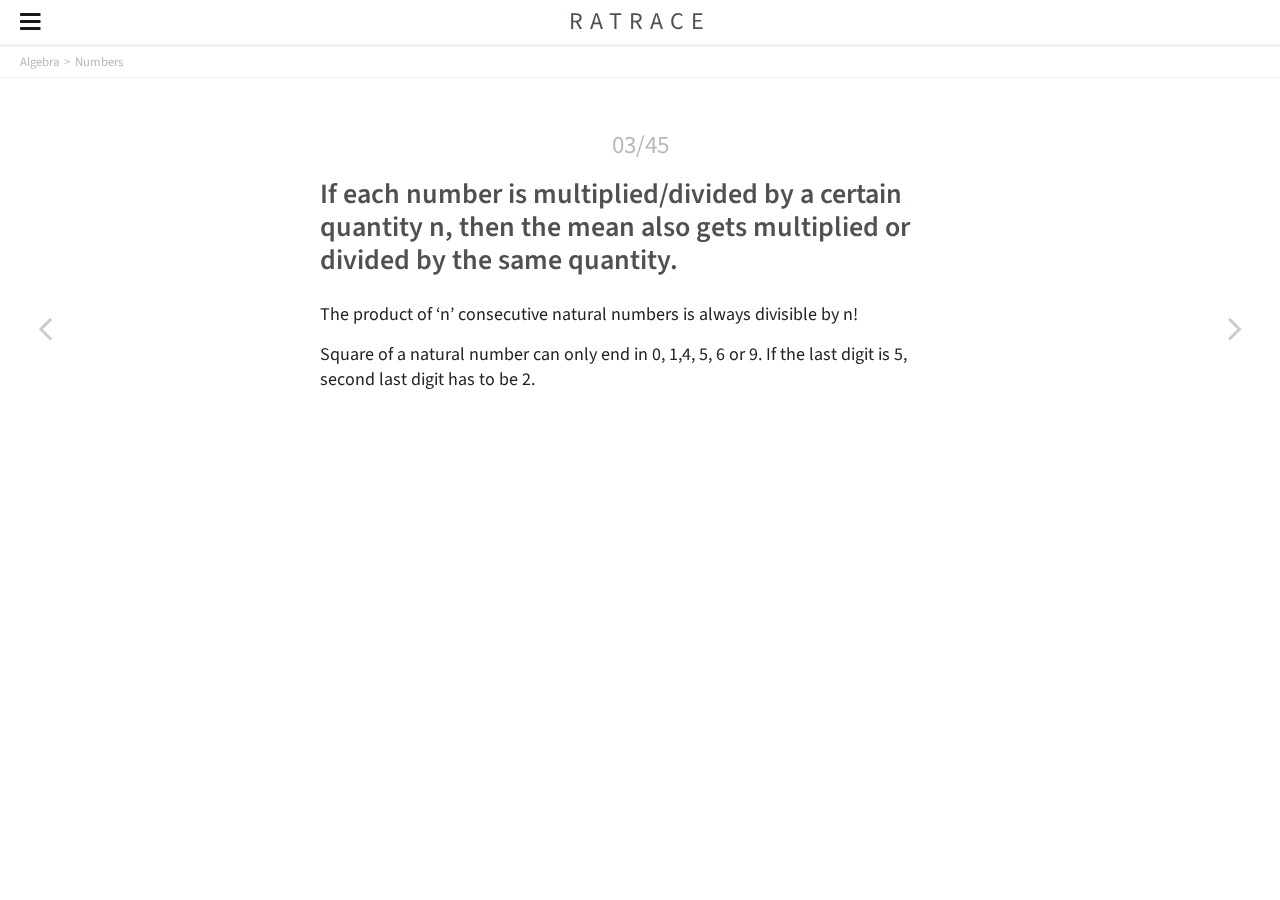
==== index.html @ 3aa910b7 "easydropdown.js integrated" ====
<!doctype html>
<html class="no-js" lang="en">
  <head>
    <meta charset="utf-8" />
    <meta name="viewport" content="width=device-width, initial-scale=1.0" />
    <title>RatRace MBA</title>
    <link rel="stylesheet" href="stylesheets/app.css" />
    <link rel="stylesheet" type="text/css" href="stylesheets/pushy.css">
    <link rel="stylesheet" href="stylesheets/font-awesome.css">
    <link rel="stylesheet" type="text/css" href="stylesheets/easydropdown.css">
    <link href='http://fonts.googleapis.com/css?family=Source+Sans+Pro:400,600' rel='stylesheet' type='text/css'>

    <script src="js/modernizr.js"></script>
    <script src="http://ajax.googleapis.com/ajax/libs/jquery/1.9.1/jquery.min.js"/>
    <script src="js/app.js"></script>
    <script src="js/pushy.js"></script>
    <script src="js/jquery.easydropdown.min.js"></script>
    
</head>
<body>
	
	<!-- Pushy Menu -->
	<nav class="pushy pushy-left">
			<select class="dropdown">
    	  		<option value="value1">Select</option>
    	  		<option value="value2">Algebra</option>
    	  		<option value="value3">Arthimetic</option>
    	  		<option value="value4">Number Systems</option>
			</select>
	    	

	  	<ul>
	  		<li><a href="#">Averages</a></li>
	  		<li><a href="#">Percentage</a></li>
	  		<li><a href="#">Ratio Proportion</a></li>
	  		<li><a href="#">Mixtures</a></li>
	  		<li><a href="#">Time,speed..</a></li>
	  		<li><a href="#">Time & work</a></li>
	  		<li><a href="#">Interest</a></li>
	  		<li><a href="#">Profit &loss</a></li>
	  		
	  		  			  		
	  	</ul>
	</nav><!-- Pushy Menu Ends -->

	<!-- Site Overlay for off-canvas menu- pushy -->
	<div class="site-overlay"></div>

	<div id="container"><!--wrapper-->
	  	<header>
	  	<div class="header-wrapper row">
	  		<div class="small-3 large-3 columns menu-btn"><!--subject menu--><i class="fa fa-bars"></i></div>
	  		<div class="logo small-6 large-6 columns"><!--logo-->
			<span>RATRACE</span>		
	  		</div>
	  		<div class="small-3 large-3 columns"><!--nav--></div>
	  	</div>
	  	</header>


	  <section>
	  	<div class="breadcrumb_container row"><!--breadcrumb-->
	  		<div class="breadcrumb small-6 large-12 medium-12 columns"><p>Algebra<span>><span/>Numbers</p></div>
	  		<!--numbering for small screens-->
	  		<div class="counter-mobile small-6 show-for-small-only columns"></div>
	  	</div>

	  	<div class="page-wrapper row"><!--content-->
	  		<div class="content-wrapper">
	  			<div class="visible-for-medium-up">
	  				<h6 >03/45<!--numbering for large screens--></h6>
	  			</div>
	  			<h4>If each number is multiplied/divided by a certain quantity n, then the mean also gets multiplied or divided by the same quantity.</h4>
	  			<p>The product of ‘n’ consecutive natural numbers is always divisible by n!</p>
	  			<p>Square of a natural number can only end in 0, 1,4, 5, 6 or 9. If the last digit is 5, second last digit has to be 2.</p>
	  		</div>
	  		<a href="#" class="navigation navigation-prev"><i class="fa fa-angle-left"></i></a>
	  		<a href="#" class="navigation navigation-next"><i class="fa fa-angle-right"></i></a>
	   	</div>
	  </section>


	  <footer></footer>
	</div><!--wrapper ends-->
</body>

</html>
---- stylesheets/app.css ----
/* line 260, ../bower_components/foundation/scss/foundation/components/_global.scss */
meta.foundation-version {
  font-family: "/5.2.2/";
}

/* line 264, ../bower_components/foundation/scss/foundation/components/_global.scss */
meta.foundation-mq-small {
  font-family: "/only screen/";
  width: 0em;
}

/* line 269, ../bower_components/foundation/scss/foundation/components/_global.scss */
meta.foundation-mq-medium {
  font-family: "/only screen and (min-width:40.063em)/";
  width: 40.063em;
}

/* line 274, ../bower_components/foundation/scss/foundation/components/_global.scss */
meta.foundation-mq-large {
  font-family: "/only screen and (min-width:64.063em)/";
  width: 64.063em;
}

/* line 279, ../bower_components/foundation/scss/foundation/components/_global.scss */
meta.foundation-mq-xlarge {
  font-family: "/only screen and (min-width:90.063em)/";
  width: 90.063em;
}

/* line 284, ../bower_components/foundation/scss/foundation/components/_global.scss */
meta.foundation-mq-xxlarge {
  font-family: "/only screen and (min-width:120.063em)/";
  width: 120.063em;
}

/* line 289, ../bower_components/foundation/scss/foundation/components/_global.scss */
meta.foundation-data-attribute-namespace {
  font-family: false;
}

/* line 296, ../bower_components/foundation/scss/foundation/components/_global.scss */
html, body {
  height: 100%;
}

/* line 301, ../bower_components/foundation/scss/foundation/components/_global.scss */
*,
*:before,
*:after {
  -webkit-box-sizing: border-box;
  -moz-box-sizing: border-box;
  box-sizing: border-box;
}

/* line 306, ../bower_components/foundation/scss/foundation/components/_global.scss */
html,
body {
  font-size: 100%;
}

/* line 309, ../bower_components/foundation/scss/foundation/components/_global.scss */
body {
  background: white;
  color: #222222;
  padding: 0;
  margin: 0;
  font-family: "Source Sans Pro", sans-serif;
  font-weight: normal;
  font-style: normal;
  line-height: 1;
  position: relative;
  cursor: default;
}

/* line 322, ../bower_components/foundation/scss/foundation/components/_global.scss */
a:hover {
  cursor: pointer;
}

/* line 325, ../bower_components/foundation/scss/foundation/components/_global.scss */
img {
  max-width: 100%;
  height: auto;
}

/* line 327, ../bower_components/foundation/scss/foundation/components/_global.scss */
img {
  -ms-interpolation-mode: bicubic;
}

/* line 333, ../bower_components/foundation/scss/foundation/components/_global.scss */
#map_canvas img,
#map_canvas embed,
#map_canvas object,
.map_canvas img,
.map_canvas embed,
.map_canvas object {
  max-width: none !important;
}

/* line 338, ../bower_components/foundation/scss/foundation/components/_global.scss */
.left {
  float: left !important;
}

/* line 339, ../bower_components/foundation/scss/foundation/components/_global.scss */
.right {
  float: right !important;
}

/* line 340, ../bower_components/foundation/scss/foundation/components/_global.scss */
.clearfix {
  *zoom: 1;
}
/* line 116, ../bower_components/foundation/scss/foundation/components/_global.scss */
.clearfix:before, .clearfix:after {
  content: " ";
  display: table;
}
/* line 117, ../bower_components/foundation/scss/foundation/components/_global.scss */
.clearfix:after {
  clear: both;
}

/* line 341, ../bower_components/foundation/scss/foundation/components/_global.scss */
.hide {
  display: none;
}

/* line 347, ../bower_components/foundation/scss/foundation/components/_global.scss */
.antialiased {
  -webkit-font-smoothing: antialiased;
  -moz-osx-font-smoothing: grayscale;
}

/* line 350, ../bower_components/foundation/scss/foundation/components/_global.scss */
img {
  display: inline-block;
  vertical-align: middle;
}

/* line 360, ../bower_components/foundation/scss/foundation/components/_global.scss */
textarea {
  height: auto;
  min-height: 50px;
}

/* line 363, ../bower_components/foundation/scss/foundation/components/_global.scss */
select {
  width: 100%;
}

/* line 207, ../bower_components/foundation/scss/foundation/components/_grid.scss */
.row {
  width: 100%;
  margin-left: auto;
  margin-right: auto;
  margin-top: 0;
  margin-bottom: 0;
  max-width: 100%;
  *zoom: 1;
}
/* line 116, ../bower_components/foundation/scss/foundation/components/_global.scss */
.row:before, .row:after {
  content: " ";
  display: table;
}
/* line 117, ../bower_components/foundation/scss/foundation/components/_global.scss */
.row:after {
  clear: both;
}
/* line 212, ../bower_components/foundation/scss/foundation/components/_grid.scss */
.row.collapse > .column,
.row.collapse > .columns {
  padding-left: 0;
  padding-right: 0;
}
/* line 214, ../bower_components/foundation/scss/foundation/components/_grid.scss */
.row.collapse .row {
  margin-left: 0;
  margin-right: 0;
}
/* line 217, ../bower_components/foundation/scss/foundation/components/_grid.scss */
.row .row {
  width: auto;
  margin-left: -0.9375rem;
  margin-right: -0.9375rem;
  margin-top: 0;
  margin-bottom: 0;
  max-width: none;
  *zoom: 1;
}
/* line 116, ../bower_components/foundation/scss/foundation/components/_global.scss */
.row .row:before, .row .row:after {
  content: " ";
  display: table;
}
/* line 117, ../bower_components/foundation/scss/foundation/components/_global.scss */
.row .row:after {
  clear: both;
}
/* line 218, ../bower_components/foundation/scss/foundation/components/_grid.scss */
.row .row.collapse {
  width: auto;
  margin: 0;
  max-width: none;
  *zoom: 1;
}
/* line 116, ../bower_components/foundation/scss/foundation/components/_global.scss */
.row .row.collapse:before, .row .row.collapse:after {
  content: " ";
  display: table;
}
/* line 117, ../bower_components/foundation/scss/foundation/components/_global.scss */
.row .row.collapse:after {
  clear: both;
}

/* line 223, ../bower_components/foundation/scss/foundation/components/_grid.scss */
.column,
.columns {
  padding-left: 0.9375rem;
  padding-right: 0.9375rem;
  width: 100%;
  float: left;
}

@media only screen {
  /* line 157, ../bower_components/foundation/scss/foundation/components/_grid.scss */
  .small-push-0 {
    position: relative;
    left: 0%;
    right: auto;
  }

  /* line 160, ../bower_components/foundation/scss/foundation/components/_grid.scss */
  .small-pull-0 {
    position: relative;
    right: 0%;
    left: auto;
  }

  /* line 157, ../bower_components/foundation/scss/foundation/components/_grid.scss */
  .small-push-1 {
    position: relative;
    left: 8.33333%;
    right: auto;
  }

  /* line 160, ../bower_components/foundation/scss/foundation/components/_grid.scss */
  .small-pull-1 {
    position: relative;
    right: 8.33333%;
    left: auto;
  }

  /* line 157, ../bower_components/foundation/scss/foundation/components/_grid.scss */
  .small-push-2 {
    position: relative;
    left: 16.66667%;
    right: auto;
  }

  /* line 160, ../bower_components/foundation/scss/foundation/components/_grid.scss */
  .small-pull-2 {
    position: relative;
    right: 16.66667%;
    left: auto;
  }

  /* line 157, ../bower_components/foundation/scss/foundation/components/_grid.scss */
  .small-push-3 {
    position: relative;
    left: 25%;
    right: auto;
  }

  /* line 160, ../bower_components/foundation/scss/foundation/components/_grid.scss */
  .small-pull-3 {
    position: relative;
    right: 25%;
    left: auto;
  }

  /* line 157, ../bower_components/foundation/scss/foundation/components/_grid.scss */
  .small-push-4 {
    position: relative;
    left: 33.33333%;
    right: auto;
  }

  /* line 160, ../bower_components/foundation/scss/foundation/components/_grid.scss */
  .small-pull-4 {
    position: relative;
    right: 33.33333%;
    left: auto;
  }

  /* line 157, ../bower_components/foundation/scss/foundation/components/_grid.scss */
  .small-push-5 {
    position: relative;
    left: 41.66667%;
    right: auto;
  }

  /* line 160, ../bower_components/foundation/scss/foundation/components/_grid.scss */
  .small-pull-5 {
    position: relative;
    right: 41.66667%;
    left: auto;
  }

  /* line 157, ../bower_components/foundation/scss/foundation/components/_grid.scss */
  .small-push-6 {
    position: relative;
    left: 50%;
    right: auto;
  }

  /* line 160, ../bower_components/foundation/scss/foundation/components/_grid.scss */
  .small-pull-6 {
    position: relative;
    right: 50%;
    left: auto;
  }

  /* line 157, ../bower_components/foundation/scss/foundation/components/_grid.scss */
  .small-push-7 {
    position: relative;
    left: 58.33333%;
    right: auto;
  }

  /* line 160, ../bower_components/foundation/scss/foundation/components/_grid.scss */
  .small-pull-7 {
    position: relative;
    right: 58.33333%;
    left: auto;
  }

  /* line 157, ../bower_components/foundation/scss/foundation/components/_grid.scss */
  .small-push-8 {
    position: relative;
    left: 66.66667%;
    right: auto;
  }

  /* line 160, ../bower_components/foundation/scss/foundation/components/_grid.scss */
  .small-pull-8 {
    position: relative;
    right: 66.66667%;
    left: auto;
  }

  /* line 157, ../bower_components/foundation/scss/foundation/components/_grid.scss */
  .small-push-9 {
    position: relative;
    left: 75%;
    right: auto;
  }

  /* line 160, ../bower_components/foundation/scss/foundation/components/_grid.scss */
  .small-pull-9 {
    position: relative;
    right: 75%;
    left: auto;
  }

  /* line 157, ../bower_components/foundation/scss/foundation/components/_grid.scss */
  .small-push-10 {
    position: relative;
    left: 83.33333%;
    right: auto;
  }

  /* line 160, ../bower_components/foundation/scss/foundation/components/_grid.scss */
  .small-pull-10 {
    position: relative;
    right: 83.33333%;
    left: auto;
  }

  /* line 157, ../bower_components/foundation/scss/foundation/components/_grid.scss */
  .small-push-11 {
    position: relative;
    left: 91.66667%;
    right: auto;
  }

  /* line 160, ../bower_components/foundation/scss/foundation/components/_grid.scss */
  .small-pull-11 {
    position: relative;
    right: 91.66667%;
    left: auto;
  }

  /* line 166, ../bower_components/foundation/scss/foundation/components/_grid.scss */
  .column,
  .columns {
    position: relative;
    padding-left: 0.9375rem;
    padding-right: 0.9375rem;
    float: left;
  }

  /* line 170, ../bower_components/foundation/scss/foundation/components/_grid.scss */
  .small-1 {
    width: 8.33333%;
  }

  /* line 170, ../bower_components/foundation/scss/foundation/components/_grid.scss */
  .small-2 {
    width: 16.66667%;
  }

  /* line 170, ../bower_components/foundation/scss/foundation/components/_grid.scss */
  .small-3 {
    width: 25%;
  }

  /* line 170, ../bower_components/foundation/scss/foundation/components/_grid.scss */
  .small-4 {
    width: 33.33333%;
  }

  /* line 170, ../bower_components/foundation/scss/foundation/components/_grid.scss */
  .small-5 {
    width: 41.66667%;
  }

  /* line 170, ../bower_components/foundation/scss/foundation/components/_grid.scss */
  .small-6 {
    width: 50%;
  }

  /* line 170, ../bower_components/foundation/scss/foundation/components/_grid.scss */
  .small-7 {
    width: 58.33333%;
  }

  /* line 170, ../bower_components/foundation/scss/foundation/components/_grid.scss */
  .small-8 {
    width: 66.66667%;
  }

  /* line 170, ../bower_components/foundation/scss/foundation/components/_grid.scss */
  .small-9 {
    width: 75%;
  }

  /* line 170, ../bower_components/foundation/scss/foundation/components/_grid.scss */
  .small-10 {
    width: 83.33333%;
  }

  /* line 170, ../bower_components/foundation/scss/foundation/components/_grid.scss */
  .small-11 {
    width: 91.66667%;
  }

  /* line 170, ../bower_components/foundation/scss/foundation/components/_grid.scss */
  .small-12 {
    width: 100%;
  }

  /* line 173, ../bower_components/foundation/scss/foundation/components/_grid.scss */
  [class*="column"] + [class*="column"]:last-child {
    float: right;
  }

  /* line 174, ../bower_components/foundation/scss/foundation/components/_grid.scss */
  [class*="column"] + [class*="column"].end {
    float: left;
  }

  /* line 178, ../bower_components/foundation/scss/foundation/components/_grid.scss */
  .small-offset-0 {
    margin-left: 0% !important;
  }

  /* line 178, ../bower_components/foundation/scss/foundation/components/_grid.scss */
  .small-offset-1 {
    margin-left: 8.33333% !important;
  }

  /* line 178, ../bower_components/foundation/scss/foundation/components/_grid.scss */
  .small-offset-2 {
    margin-left: 16.66667% !important;
  }

  /* line 178, ../bower_components/foundation/scss/foundation/components/_grid.scss */
  .small-offset-3 {
    margin-left: 25% !important;
  }

  /* line 178, ../bower_components/foundation/scss/foundation/components/_grid.scss */
  .small-offset-4 {
    margin-left: 33.33333% !important;
  }

  /* line 178, ../bower_components/foundation/scss/foundation/components/_grid.scss */
  .small-offset-5 {
    margin-left: 41.66667% !important;
  }

  /* line 178, ../bower_components/foundation/scss/foundation/components/_grid.scss */
  .small-offset-6 {
    margin-left: 50% !important;
  }

  /* line 178, ../bower_components/foundation/scss/foundation/components/_grid.scss */
  .small-offset-7 {
    margin-left: 58.33333% !important;
  }

  /* line 178, ../bower_components/foundation/scss/foundation/components/_grid.scss */
  .small-offset-8 {
    margin-left: 66.66667% !important;
  }

  /* line 178, ../bower_components/foundation/scss/foundation/components/_grid.scss */
  .small-offset-9 {
    margin-left: 75% !important;
  }

  /* line 178, ../bower_components/foundation/scss/foundation/components/_grid.scss */
  .small-offset-10 {
    margin-left: 83.33333% !important;
  }

  /* line 178, ../bower_components/foundation/scss/foundation/components/_grid.scss */
  .small-offset-11 {
    margin-left: 91.66667% !important;
  }

  /* line 181, ../bower_components/foundation/scss/foundation/components/_grid.scss */
  .small-reset-order,
  .small-reset-order {
    margin-left: 0;
    margin-right: 0;
    left: auto;
    right: auto;
    float: left;
  }

  /* line 190, ../bower_components/foundation/scss/foundation/components/_grid.scss */
  .column.small-centered,
  .columns.small-centered {
    margin-left: auto;
    margin-right: auto;
    float: none;
  }

  /* line 193, ../bower_components/foundation/scss/foundation/components/_grid.scss */
  .column.small-uncentered,
  .columns.small-uncentered {
    margin-left: 0;
    margin-right: 0;
    float: left !important;
  }

  /* line 200, ../bower_components/foundation/scss/foundation/components/_grid.scss */
  .column.small-uncentered.opposite,
  .columns.small-uncentered.opposite {
    float: right;
  }
}
@media only screen and (min-width: 40.063em) {
  /* line 157, ../bower_components/foundation/scss/foundation/components/_grid.scss */
  .medium-push-0 {
    position: relative;
    left: 0%;
    right: auto;
  }

  /* line 160, ../bower_components/foundation/scss/foundation/components/_grid.scss */
  .medium-pull-0 {
    position: relative;
    right: 0%;
    left: auto;
  }

  /* line 157, ../bower_components/foundation/scss/foundation/components/_grid.scss */
  .medium-push-1 {
    position: relative;
    left: 8.33333%;
    right: auto;
  }

  /* line 160, ../bower_components/foundation/scss/foundation/components/_grid.scss */
  .medium-pull-1 {
    position: relative;
    right: 8.33333%;
    left: auto;
  }

  /* line 157, ../bower_components/foundation/scss/foundation/components/_grid.scss */
  .medium-push-2 {
    position: relative;
    left: 16.66667%;
    right: auto;
  }

  /* line 160, ../bower_components/foundation/scss/foundation/components/_grid.scss */
  .medium-pull-2 {
    position: relative;
    right: 16.66667%;
    left: auto;
  }

  /* line 157, ../bower_components/foundation/scss/foundation/components/_grid.scss */
  .medium-push-3 {
    position: relative;
    left: 25%;
    right: auto;
  }

  /* line 160, ../bower_components/foundation/scss/foundation/components/_grid.scss */
  .medium-pull-3 {
    position: relative;
    right: 25%;
    left: auto;
  }

  /* line 157, ../bower_components/foundation/scss/foundation/components/_grid.scss */
  .medium-push-4 {
    position: relative;
    left: 33.33333%;
    right: auto;
  }

  /* line 160, ../bower_components/foundation/scss/foundation/components/_grid.scss */
  .medium-pull-4 {
    position: relative;
    right: 33.33333%;
    left: auto;
  }

  /* line 157, ../bower_components/foundation/scss/foundation/components/_grid.scss */
  .medium-push-5 {
    position: relative;
    left: 41.66667%;
    right: auto;
  }

  /* line 160, ../bower_components/foundation/scss/foundation/components/_grid.scss */
  .medium-pull-5 {
    position: relative;
    right: 41.66667%;
    left: auto;
  }

  /* line 157, ../bower_components/foundation/scss/foundation/components/_grid.scss */
  .medium-push-6 {
    position: relative;
    left: 50%;
    right: auto;
  }

  /* line 160, ../bower_components/foundation/scss/foundation/components/_grid.scss */
  .medium-pull-6 {
    position: relative;
    right: 50%;
    left: auto;
  }

  /* line 157, ../bower_components/foundation/scss/foundation/components/_grid.scss */
  .medium-push-7 {
    position: relative;
    left: 58.33333%;
    right: auto;
  }

  /* line 160, ../bower_components/foundation/scss/foundation/components/_grid.scss */
  .medium-pull-7 {
    position: relative;
    right: 58.33333%;
    left: auto;
  }

  /* line 157, ../bower_components/foundation/scss/foundation/components/_grid.scss */
  .medium-push-8 {
    position: relative;
    left: 66.66667%;
    right: auto;
  }

  /* line 160, ../bower_components/foundation/scss/foundation/components/_grid.scss */
  .medium-pull-8 {
    position: relative;
    right: 66.66667%;
    left: auto;
  }

  /* line 157, ../bower_components/foundation/scss/foundation/components/_grid.scss */
  .medium-push-9 {
    position: relative;
    left: 75%;
    right: auto;
  }

  /* line 160, ../bower_components/foundation/scss/foundation/components/_grid.scss */
  .medium-pull-9 {
    position: relative;
    right: 75%;
    left: auto;
  }

  /* line 157, ../bower_components/foundation/scss/foundation/components/_grid.scss */
  .medium-push-10 {
    position: relative;
    left: 83.33333%;
    right: auto;
  }

  /* line 160, ../bower_components/foundation/scss/foundation/components/_grid.scss */
  .medium-pull-10 {
    position: relative;
    right: 83.33333%;
    left: auto;
  }

  /* line 157, ../bower_components/foundation/scss/foundation/components/_grid.scss */
  .medium-push-11 {
    position: relative;
    left: 91.66667%;
    right: auto;
  }

  /* line 160, ../bower_components/foundation/scss/foundation/components/_grid.scss */
  .medium-pull-11 {
    position: relative;
    right: 91.66667%;
    left: auto;
  }

  /* line 166, ../bower_components/foundation/scss/foundation/components/_grid.scss */
  .column,
  .columns {
    position: relative;
    padding-left: 0.9375rem;
    padding-right: 0.9375rem;
    float: left;
  }

  /* line 170, ../bower_components/foundation/scss/foundation/components/_grid.scss */
  .medium-1 {
    width: 8.33333%;
  }

  /* line 170, ../bower_components/foundation/scss/foundation/components/_grid.scss */
  .medium-2 {
    width: 16.66667%;
  }

  /* line 170, ../bower_components/foundation/scss/foundation/components/_grid.scss */
  .medium-3 {
    width: 25%;
  }

  /* line 170, ../bower_components/foundation/scss/foundation/components/_grid.scss */
  .medium-4 {
    width: 33.33333%;
  }

  /* line 170, ../bower_components/foundation/scss/foundation/components/_grid.scss */
  .medium-5 {
    width: 41.66667%;
  }

  /* line 170, ../bower_components/foundation/scss/foundation/components/_grid.scss */
  .medium-6 {
    width: 50%;
  }

  /* line 170, ../bower_components/foundation/scss/foundation/components/_grid.scss */
  .medium-7 {
    width: 58.33333%;
  }

  /* line 170, ../bower_components/foundation/scss/foundation/components/_grid.scss */
  .medium-8 {
    width: 66.66667%;
  }

  /* line 170, ../bower_components/foundation/scss/foundation/components/_grid.scss */
  .medium-9 {
    width: 75%;
  }

  /* line 170, ../bower_components/foundation/scss/foundation/components/_grid.scss */
  .medium-10 {
    width: 83.33333%;
  }

  /* line 170, ../bower_components/foundation/scss/foundation/components/_grid.scss */
  .medium-11 {
    width: 91.66667%;
  }

  /* line 170, ../bower_components/foundation/scss/foundation/components/_grid.scss */
  .medium-12 {
    width: 100%;
  }

  /* line 173, ../bower_components/foundation/scss/foundation/components/_grid.scss */
  [class*="column"] + [class*="column"]:last-child {
    float: right;
  }

  /* line 174, ../bower_components/foundation/scss/foundation/components/_grid.scss */
  [class*="column"] + [class*="column"].end {
    float: left;
  }

  /* line 178, ../bower_components/foundation/scss/foundation/components/_grid.scss */
  .medium-offset-0 {
    margin-left: 0% !important;
  }

  /* line 178, ../bower_components/foundation/scss/foundation/components/_grid.scss */
  .medium-offset-1 {
    margin-left: 8.33333% !important;
  }

  /* line 178, ../bower_components/foundation/scss/foundation/components/_grid.scss */
  .medium-offset-2 {
    margin-left: 16.66667% !important;
  }

  /* line 178, ../bower_components/foundation/scss/foundation/components/_grid.scss */
  .medium-offset-3 {
    margin-left: 25% !important;
  }

  /* line 178, ../bower_components/foundation/scss/foundation/components/_grid.scss */
  .medium-offset-4 {
    margin-left: 33.33333% !important;
  }

  /* line 178, ../bower_components/foundation/scss/foundation/components/_grid.scss */
  .medium-offset-5 {
    margin-left: 41.66667% !important;
  }

  /* line 178, ../bower_components/foundation/scss/foundation/components/_grid.scss */
  .medium-offset-6 {
    margin-left: 50% !important;
  }

  /* line 178, ../bower_components/foundation/scss/foundation/components/_grid.scss */
  .medium-offset-7 {
    margin-left: 58.33333% !important;
  }

  /* line 178, ../bower_components/foundation/scss/foundation/components/_grid.scss */
  .medium-offset-8 {
    margin-left: 66.66667% !important;
  }

  /* line 178, ../bower_components/foundation/scss/foundation/components/_grid.scss */
  .medium-offset-9 {
    margin-left: 75% !important;
  }

  /* line 178, ../bower_components/foundation/scss/foundation/components/_grid.scss */
  .medium-offset-10 {
    margin-left: 83.33333% !important;
  }

  /* line 178, ../bower_components/foundation/scss/foundation/components/_grid.scss */
  .medium-offset-11 {
    margin-left: 91.66667% !important;
  }

  /* line 181, ../bower_components/foundation/scss/foundation/components/_grid.scss */
  .medium-reset-order,
  .medium-reset-order {
    margin-left: 0;
    margin-right: 0;
    left: auto;
    right: auto;
    float: left;
  }

  /* line 190, ../bower_components/foundation/scss/foundation/components/_grid.scss */
  .column.medium-centered,
  .columns.medium-centered {
    margin-left: auto;
    margin-right: auto;
    float: none;
  }

  /* line 193, ../bower_components/foundation/scss/foundation/components/_grid.scss */
  .column.medium-uncentered,
  .columns.medium-uncentered {
    margin-left: 0;
    margin-right: 0;
    float: left !important;
  }

  /* line 200, ../bower_components/foundation/scss/foundation/components/_grid.scss */
  .column.medium-uncentered.opposite,
  .columns.medium-uncentered.opposite {
    float: right;
  }

  /* line 233, ../bower_components/foundation/scss/foundation/components/_grid.scss */
  .push-0 {
    position: relative;
    left: 0%;
    right: auto;
  }

  /* line 236, ../bower_components/foundation/scss/foundation/components/_grid.scss */
  .pull-0 {
    position: relative;
    right: 0%;
    left: auto;
  }

  /* line 233, ../bower_components/foundation/scss/foundation/components/_grid.scss */
  .push-1 {
    position: relative;
    left: 8.33333%;
    right: auto;
  }

  /* line 236, ../bower_components/foundation/scss/foundation/components/_grid.scss */
  .pull-1 {
    position: relative;
    right: 8.33333%;
    left: auto;
  }

  /* line 233, ../bower_components/foundation/scss/foundation/components/_grid.scss */
  .push-2 {
    position: relative;
    left: 16.66667%;
    right: auto;
  }

  /* line 236, ../bower_components/foundation/scss/foundation/components/_grid.scss */
  .pull-2 {
    position: relative;
    right: 16.66667%;
    left: auto;
  }

  /* line 233, ../bower_components/foundation/scss/foundation/components/_grid.scss */
  .push-3 {
    position: relative;
    left: 25%;
    right: auto;
  }

  /* line 236, ../bower_components/foundation/scss/foundation/components/_grid.scss */
  .pull-3 {
    position: relative;
    right: 25%;
    left: auto;
  }

  /* line 233, ../bower_components/foundation/scss/foundation/components/_grid.scss */
  .push-4 {
    position: relative;
    left: 33.33333%;
    right: auto;
  }

  /* line 236, ../bower_components/foundation/scss/foundation/components/_grid.scss */
  .pull-4 {
    position: relative;
    right: 33.33333%;
    left: auto;
  }

  /* line 233, ../bower_components/foundation/scss/foundation/components/_grid.scss */
  .push-5 {
    position: relative;
    left: 41.66667%;
    right: auto;
  }

  /* line 236, ../bower_components/foundation/scss/foundation/components/_grid.scss */
  .pull-5 {
    position: relative;
    right: 41.66667%;
    left: auto;
  }

  /* line 233, ../bower_components/foundation/scss/foundation/components/_grid.scss */
  .push-6 {
    position: relative;
    left: 50%;
    right: auto;
  }

  /* line 236, ../bower_components/foundation/scss/foundation/components/_grid.scss */
  .pull-6 {
    position: relative;
    right: 50%;
    left: auto;
  }

  /* line 233, ../bower_components/foundation/scss/foundation/components/_grid.scss */
  .push-7 {
    position: relative;
    left: 58.33333%;
    right: auto;
  }

  /* line 236, ../bower_components/foundation/scss/foundation/components/_grid.scss */
  .pull-7 {
    position: relative;
    right: 58.33333%;
    left: auto;
  }

  /* line 233, ../bower_components/foundation/scss/foundation/components/_grid.scss */
  .push-8 {
    position: relative;
    left: 66.66667%;
    right: auto;
  }

  /* line 236, ../bower_components/foundation/scss/foundation/components/_grid.scss */
  .pull-8 {
    position: relative;
    right: 66.66667%;
    left: auto;
  }

  /* line 233, ../bower_components/foundation/scss/foundation/components/_grid.scss */
  .push-9 {
    position: relative;
    left: 75%;
    right: auto;
  }

  /* line 236, ../bower_components/foundation/scss/foundation/components/_grid.scss */
  .pull-9 {
    position: relative;
    right: 75%;
    left: auto;
  }

  /* line 233, ../bower_components/foundation/scss/foundation/components/_grid.scss */
  .push-10 {
    position: relative;
    left: 83.33333%;
    right: auto;
  }

  /* line 236, ../bower_components/foundation/scss/foundation/components/_grid.scss */
  .pull-10 {
    position: relative;
    right: 83.33333%;
    left: auto;
  }

  /* line 233, ../bower_components/foundation/scss/foundation/components/_grid.scss */
  .push-11 {
    position: relative;
    left: 91.66667%;
    right: auto;
  }

  /* line 236, ../bower_components/foundation/scss/foundation/components/_grid.scss */
  .pull-11 {
    position: relative;
    right: 91.66667%;
    left: auto;
  }
}
@media only screen and (min-width: 64.063em) {
  /* line 157, ../bower_components/foundation/scss/foundation/components/_grid.scss */
  .large-push-0 {
    position: relative;
    left: 0%;
    right: auto;
  }

  /* line 160, ../bower_components/foundation/scss/foundation/components/_grid.scss */
  .large-pull-0 {
    position: relative;
    right: 0%;
    left: auto;
  }

  /* line 157, ../bower_components/foundation/scss/foundation/components/_grid.scss */
  .large-push-1 {
    position: relative;
    left: 8.33333%;
    right: auto;
  }

  /* line 160, ../bower_components/foundation/scss/foundation/components/_grid.scss */
  .large-pull-1 {
    position: relative;
    right: 8.33333%;
    left: auto;
  }

  /* line 157, ../bower_components/foundation/scss/foundation/components/_grid.scss */
  .large-push-2 {
    position: relative;
    left: 16.66667%;
    right: auto;
  }

  /* line 160, ../bower_components/foundation/scss/foundation/components/_grid.scss */
  .large-pull-2 {
    position: relative;
    right: 16.66667%;
    left: auto;
  }

  /* line 157, ../bower_components/foundation/scss/foundation/components/_grid.scss */
  .large-push-3 {
    position: relative;
    left: 25%;
    right: auto;
  }

  /* line 160, ../bower_components/foundation/scss/foundation/components/_grid.scss */
  .large-pull-3 {
    position: relative;
    right: 25%;
    left: auto;
  }

  /* line 157, ../bower_components/foundation/scss/foundation/components/_grid.scss */
  .large-push-4 {
    position: relative;
    left: 33.33333%;
    right: auto;
  }

  /* line 160, ../bower_components/foundation/scss/foundation/components/_grid.scss */
  .large-pull-4 {
    position: relative;
    right: 33.33333%;
    left: auto;
  }

  /* line 157, ../bower_components/foundation/scss/foundation/components/_grid.scss */
  .large-push-5 {
    position: relative;
    left: 41.66667%;
    right: auto;
  }

  /* line 160, ../bower_components/foundation/scss/foundation/components/_grid.scss */
  .large-pull-5 {
    position: relative;
    right: 41.66667%;
    left: auto;
  }

  /* line 157, ../bower_components/foundation/scss/foundation/components/_grid.scss */
  .large-push-6 {
    position: relative;
    left: 50%;
    right: auto;
  }

  /* line 160, ../bower_components/foundation/scss/foundation/components/_grid.scss */
  .large-pull-6 {
    position: relative;
    right: 50%;
    left: auto;
  }

  /* line 157, ../bower_components/foundation/scss/foundation/components/_grid.scss */
  .large-push-7 {
    position: relative;
    left: 58.33333%;
    right: auto;
  }

  /* line 160, ../bower_components/foundation/scss/foundation/components/_grid.scss */
  .large-pull-7 {
    position: relative;
    right: 58.33333%;
    left: auto;
  }

  /* line 157, ../bower_components/foundation/scss/foundation/components/_grid.scss */
  .large-push-8 {
    position: relative;
    left: 66.66667%;
    right: auto;
  }

  /* line 160, ../bower_components/foundation/scss/foundation/components/_grid.scss */
  .large-pull-8 {
    position: relative;
    right: 66.66667%;
    left: auto;
  }

  /* line 157, ../bower_components/foundation/scss/foundation/components/_grid.scss */
  .large-push-9 {
    position: relative;
    left: 75%;
    right: auto;
  }

  /* line 160, ../bower_components/foundation/scss/foundation/components/_grid.scss */
  .large-pull-9 {
    position: relative;
    right: 75%;
    left: auto;
  }

  /* line 157, ../bower_components/foundation/scss/foundation/components/_grid.scss */
  .large-push-10 {
    position: relative;
    left: 83.33333%;
    right: auto;
  }

  /* line 160, ../bower_components/foundation/scss/foundation/components/_grid.scss */
  .large-pull-10 {
    position: relative;
    right: 83.33333%;
    left: auto;
  }

  /* line 157, ../bower_components/foundation/scss/foundation/components/_grid.scss */
  .large-push-11 {
    position: relative;
    left: 91.66667%;
    right: auto;
  }

  /* line 160, ../bower_components/foundation/scss/foundation/components/_grid.scss */
  .large-pull-11 {
    position: relative;
    right: 91.66667%;
    left: auto;
  }

  /* line 166, ../bower_components/foundation/scss/foundation/components/_grid.scss */
  .column,
  .columns {
    position: relative;
    padding-left: 0.9375rem;
    padding-right: 0.9375rem;
    float: left;
  }

  /* line 170, ../bower_components/foundation/scss/foundation/components/_grid.scss */
  .large-1 {
    width: 8.33333%;
  }

  /* line 170, ../bower_components/foundation/scss/foundation/components/_grid.scss */
  .large-2 {
    width: 16.66667%;
  }

  /* line 170, ../bower_components/foundation/scss/foundation/components/_grid.scss */
  .large-3 {
    width: 25%;
  }

  /* line 170, ../bower_components/foundation/scss/foundation/components/_grid.scss */
  .large-4 {
    width: 33.33333%;
  }

  /* line 170, ../bower_components/foundation/scss/foundation/components/_grid.scss */
  .large-5 {
    width: 41.66667%;
  }

  /* line 170, ../bower_components/foundation/scss/foundation/components/_grid.scss */
  .large-6 {
    width: 50%;
  }

  /* line 170, ../bower_components/foundation/scss/foundation/components/_grid.scss */
  .large-7 {
    width: 58.33333%;
  }

  /* line 170, ../bower_components/foundation/scss/foundation/components/_grid.scss */
  .large-8 {
    width: 66.66667%;
  }

  /* line 170, ../bower_components/foundation/scss/foundation/components/_grid.scss */
  .large-9 {
    width: 75%;
  }

  /* line 170, ../bower_components/foundation/scss/foundation/components/_grid.scss */
  .large-10 {
    width: 83.33333%;
  }

  /* line 170, ../bower_components/foundation/scss/foundation/components/_grid.scss */
  .large-11 {
    width: 91.66667%;
  }

  /* line 170, ../bower_components/foundation/scss/foundation/components/_grid.scss */
  .large-12 {
    width: 100%;
  }

  /* line 173, ../bower_components/foundation/scss/foundation/components/_grid.scss */
  [class*="column"] + [class*="column"]:last-child {
    float: right;
  }

  /* line 174, ../bower_components/foundation/scss/foundation/components/_grid.scss */
  [class*="column"] + [class*="column"].end {
    float: left;
  }

  /* line 178, ../bower_components/foundation/scss/foundation/components/_grid.scss */
  .large-offset-0 {
    margin-left: 0% !important;
  }

  /* line 178, ../bower_components/foundation/scss/foundation/components/_grid.scss */
  .large-offset-1 {
    margin-left: 8.33333% !important;
  }

  /* line 178, ../bower_components/foundation/scss/foundation/components/_grid.scss */
  .large-offset-2 {
    margin-left: 16.66667% !important;
  }

  /* line 178, ../bower_components/foundation/scss/foundation/components/_grid.scss */
  .large-offset-3 {
    margin-left: 25% !important;
  }

  /* line 178, ../bower_components/foundation/scss/foundation/components/_grid.scss */
  .large-offset-4 {
    margin-left: 33.33333% !important;
  }

  /* line 178, ../bower_components/foundation/scss/foundation/components/_grid.scss */
  .large-offset-5 {
    margin-left: 41.66667% !important;
  }

  /* line 178, ../bower_components/foundation/scss/foundation/components/_grid.scss */
  .large-offset-6 {
    margin-left: 50% !important;
  }

  /* line 178, ../bower_components/foundation/scss/foundation/components/_grid.scss */
  .large-offset-7 {
    margin-left: 58.33333% !important;
  }

  /* line 178, ../bower_components/foundation/scss/foundation/components/_grid.scss */
  .large-offset-8 {
    margin-left: 66.66667% !important;
  }

  /* line 178, ../bower_components/foundation/scss/foundation/components/_grid.scss */
  .large-offset-9 {
    margin-left: 75% !important;
  }

  /* line 178, ../bower_components/foundation/scss/foundation/components/_grid.scss */
  .large-offset-10 {
    margin-left: 83.33333% !important;
  }

  /* line 178, ../bower_components/foundation/scss/foundation/components/_grid.scss */
  .large-offset-11 {
    margin-left: 91.66667% !important;
  }

  /* line 181, ../bower_components/foundation/scss/foundation/components/_grid.scss */
  .large-reset-order,
  .large-reset-order {
    margin-left: 0;
    margin-right: 0;
    left: auto;
    right: auto;
    float: left;
  }

  /* line 190, ../bower_components/foundation/scss/foundation/components/_grid.scss */
  .column.large-centered,
  .columns.large-centered {
    margin-left: auto;
    margin-right: auto;
    float: none;
  }

  /* line 193, ../bower_components/foundation/scss/foundation/components/_grid.scss */
  .column.large-uncentered,
  .columns.large-uncentered {
    margin-left: 0;
    margin-right: 0;
    float: left !important;
  }

  /* line 200, ../bower_components/foundation/scss/foundation/components/_grid.scss */
  .column.large-uncentered.opposite,
  .columns.large-uncentered.opposite {
    float: right;
  }

  /* line 244, ../bower_components/foundation/scss/foundation/components/_grid.scss */
  .push-0 {
    position: relative;
    left: 0%;
    right: auto;
  }

  /* line 247, ../bower_components/foundation/scss/foundation/components/_grid.scss */
  .pull-0 {
    position: relative;
    right: 0%;
    left: auto;
  }

  /* line 244, ../bower_components/foundation/scss/foundation/components/_grid.scss */
  .push-1 {
    position: relative;
    left: 8.33333%;
    right: auto;
  }

  /* line 247, ../bower_components/foundation/scss/foundation/components/_grid.scss */
  .pull-1 {
    position: relative;
    right: 8.33333%;
    left: auto;
  }

  /* line 244, ../bower_components/foundation/scss/foundation/components/_grid.scss */
  .push-2 {
    position: relative;
    left: 16.66667%;
    right: auto;
  }

  /* line 247, ../bower_components/foundation/scss/foundation/components/_grid.scss */
  .pull-2 {
    position: relative;
    right: 16.66667%;
    left: auto;
  }

  /* line 244, ../bower_components/foundation/scss/foundation/components/_grid.scss */
  .push-3 {
    position: relative;
    left: 25%;
    right: auto;
  }

  /* line 247, ../bower_components/foundation/scss/foundation/components/_grid.scss */
  .pull-3 {
    position: relative;
    right: 25%;
    left: auto;
  }

  /* line 244, ../bower_components/foundation/scss/foundation/components/_grid.scss */
  .push-4 {
    position: relative;
    left: 33.33333%;
    right: auto;
  }

  /* line 247, ../bower_components/foundation/scss/foundation/components/_grid.scss */
  .pull-4 {
    position: relative;
    right: 33.33333%;
    left: auto;
  }

  /* line 244, ../bower_components/foundation/scss/foundation/components/_grid.scss */
  .push-5 {
    position: relative;
    left: 41.66667%;
    right: auto;
  }

  /* line 247, ../bower_components/foundation/scss/foundation/components/_grid.scss */
  .pull-5 {
    position: relative;
    right: 41.66667%;
    left: auto;
  }

  /* line 244, ../bower_components/foundation/scss/foundation/components/_grid.scss */
  .push-6 {
    position: relative;
    left: 50%;
    right: auto;
  }

  /* line 247, ../bower_components/foundation/scss/foundation/components/_grid.scss */
  .pull-6 {
    position: relative;
    right: 50%;
    left: auto;
  }

  /* line 244, ../bower_components/foundation/scss/foundation/components/_grid.scss */
  .push-7 {
    position: relative;
    left: 58.33333%;
    right: auto;
  }

  /* line 247, ../bower_components/foundation/scss/foundation/components/_grid.scss */
  .pull-7 {
    position: relative;
    right: 58.33333%;
    left: auto;
  }

  /* line 244, ../bower_components/foundation/scss/foundation/components/_grid.scss */
  .push-8 {
    position: relative;
    left: 66.66667%;
    right: auto;
  }

  /* line 247, ../bower_components/foundation/scss/foundation/components/_grid.scss */
  .pull-8 {
    position: relative;
    right: 66.66667%;
    left: auto;
  }

  /* line 244, ../bower_components/foundation/scss/foundation/components/_grid.scss */
  .push-9 {
    position: relative;
    left: 75%;
    right: auto;
  }

  /* line 247, ../bower_components/foundation/scss/foundation/components/_grid.scss */
  .pull-9 {
    position: relative;
    right: 75%;
    left: auto;
  }

  /* line 244, ../bower_components/foundation/scss/foundation/components/_grid.scss */
  .push-10 {
    position: relative;
    left: 83.33333%;
    right: auto;
  }

  /* line 247, ../bower_components/foundation/scss/foundation/components/_grid.scss */
  .pull-10 {
    position: relative;
    right: 83.33333%;
    left: auto;
  }

  /* line 244, ../bower_components/foundation/scss/foundation/components/_grid.scss */
  .push-11 {
    position: relative;
    left: 91.66667%;
    right: auto;
  }

  /* line 247, ../bower_components/foundation/scss/foundation/components/_grid.scss */
  .pull-11 {
    position: relative;
    right: 91.66667%;
    left: auto;
  }
}
/* line 137, ../bower_components/foundation/scss/foundation/components/_type.scss */
.text-left {
  text-align: left !important;
}

/* line 138, ../bower_components/foundation/scss/foundation/components/_type.scss */
.text-right {
  text-align: right !important;
}

/* line 139, ../bower_components/foundation/scss/foundation/components/_type.scss */
.text-center {
  text-align: center !important;
}

/* line 140, ../bower_components/foundation/scss/foundation/components/_type.scss */
.text-justify {
  text-align: justify !important;
}

@media only screen and (max-width: 40em) {
  /* line 144, ../bower_components/foundation/scss/foundation/components/_type.scss */
  .small-only-text-left {
    text-align: left !important;
  }

  /* line 145, ../bower_components/foundation/scss/foundation/components/_type.scss */
  .small-only-text-right {
    text-align: right !important;
  }

  /* line 146, ../bower_components/foundation/scss/foundation/components/_type.scss */
  .small-only-text-center {
    text-align: center !important;
  }

  /* line 147, ../bower_components/foundation/scss/foundation/components/_type.scss */
  .small-only-text-justify {
    text-align: justify !important;
  }
}
@media only screen {
  /* line 144, ../bower_components/foundation/scss/foundation/components/_type.scss */
  .small-text-left {
    text-align: left !important;
  }

  /* line 145, ../bower_components/foundation/scss/foundation/components/_type.scss */
  .small-text-right {
    text-align: right !important;
  }

  /* line 146, ../bower_components/foundation/scss/foundation/components/_type.scss */
  .small-text-center {
    text-align: center !important;
  }

  /* line 147, ../bower_components/foundation/scss/foundation/components/_type.scss */
  .small-text-justify {
    text-align: justify !important;
  }
}
@media only screen and (min-width: 40.063em) and (max-width: 64em) {
  /* line 144, ../bower_components/foundation/scss/foundation/components/_type.scss */
  .medium-only-text-left {
    text-align: left !important;
  }

  /* line 145, ../bower_components/foundation/scss/foundation/components/_type.scss */
  .medium-only-text-right {
    text-align: right !important;
  }

  /* line 146, ../bower_components/foundation/scss/foundation/components/_type.scss */
  .medium-only-text-center {
    text-align: center !important;
  }

  /* line 147, ../bower_components/foundation/scss/foundation/components/_type.scss */
  .medium-only-text-justify {
    text-align: justify !important;
  }
}
@media only screen and (min-width: 40.063em) {
  /* line 144, ../bower_components/foundation/scss/foundation/components/_type.scss */
  .medium-text-left {
    text-align: left !important;
  }

  /* line 145, ../bower_components/foundation/scss/foundation/components/_type.scss */
  .medium-text-right {
    text-align: right !important;
  }

  /* line 146, ../bower_components/foundation/scss/foundation/components/_type.scss */
  .medium-text-center {
    text-align: center !important;
  }

  /* line 147, ../bower_components/foundation/scss/foundation/components/_type.scss */
  .medium-text-justify {
    text-align: justify !important;
  }
}
@media only screen and (min-width: 64.063em) and (max-width: 90em) {
  /* line 144, ../bower_components/foundation/scss/foundation/components/_type.scss */
  .large-only-text-left {
    text-align: left !important;
  }

  /* line 145, ../bower_components/foundation/scss/foundation/components/_type.scss */
  .large-only-text-right {
    text-align: right !important;
  }

  /* line 146, ../bower_components/foundation/scss/foundation/components/_type.scss */
  .large-only-text-center {
    text-align: center !important;
  }

  /* line 147, ../bower_components/foundation/scss/foundation/components/_type.scss */
  .large-only-text-justify {
    text-align: justify !important;
  }
}
@media only screen and (min-width: 64.063em) {
  /* line 144, ../bower_components/foundation/scss/foundation/components/_type.scss */
  .large-text-left {
    text-align: left !important;
  }

  /* line 145, ../bower_components/foundation/scss/foundation/components/_type.scss */
  .large-text-right {
    text-align: right !important;
  }

  /* line 146, ../bower_components/foundation/scss/foundation/components/_type.scss */
  .large-text-center {
    text-align: center !important;
  }

  /* line 147, ../bower_components/foundation/scss/foundation/components/_type.scss */
  .large-text-justify {
    text-align: justify !important;
  }
}
@media only screen and (min-width: 90.063em) and (max-width: 120em) {
  /* line 144, ../bower_components/foundation/scss/foundation/components/_type.scss */
  .xlarge-only-text-left {
    text-align: left !important;
  }

  /* line 145, ../bower_components/foundation/scss/foundation/components/_type.scss */
  .xlarge-only-text-right {
    text-align: right !important;
  }

  /* line 146, ../bower_components/foundation/scss/foundation/components/_type.scss */
  .xlarge-only-text-center {
    text-align: center !important;
  }

  /* line 147, ../bower_components/foundation/scss/foundation/components/_type.scss */
  .xlarge-only-text-justify {
    text-align: justify !important;
  }
}
@media only screen and (min-width: 90.063em) {
  /* line 144, ../bower_components/foundation/scss/foundation/components/_type.scss */
  .xlarge-text-left {
    text-align: left !important;
  }

  /* line 145, ../bower_components/foundation/scss/foundation/components/_type.scss */
  .xlarge-text-right {
    text-align: right !important;
  }

  /* line 146, ../bower_components/foundation/scss/foundation/components/_type.scss */
  .xlarge-text-center {
    text-align: center !important;
  }

  /* line 147, ../bower_components/foundation/scss/foundation/components/_type.scss */
  .xlarge-text-justify {
    text-align: justify !important;
  }
}
@media only screen and (min-width: 120.063em) and (max-width: 99999999em) {
  /* line 144, ../bower_components/foundation/scss/foundation/components/_type.scss */
  .xxlarge-only-text-left {
    text-align: left !important;
  }

  /* line 145, ../bower_components/foundation/scss/foundation/components/_type.scss */
  .xxlarge-only-text-right {
    text-align: right !important;
  }

  /* line 146, ../bower_components/foundation/scss/foundation/components/_type.scss */
  .xxlarge-only-text-center {
    text-align: center !important;
  }

  /* line 147, ../bower_components/foundation/scss/foundation/components/_type.scss */
  .xxlarge-only-text-justify {
    text-align: justify !important;
  }
}
@media only screen and (min-width: 120.063em) {
  /* line 144, ../bower_components/foundation/scss/foundation/components/_type.scss */
  .xxlarge-text-left {
    text-align: left !important;
  }

  /* line 145, ../bower_components/foundation/scss/foundation/components/_type.scss */
  .xxlarge-text-right {
    text-align: right !important;
  }

  /* line 146, ../bower_components/foundation/scss/foundation/components/_type.scss */
  .xxlarge-text-center {
    text-align: center !important;
  }

  /* line 147, ../bower_components/foundation/scss/foundation/components/_type.scss */
  .xxlarge-text-justify {
    text-align: justify !important;
  }
}
/* Typography resets */
/* line 193, ../bower_components/foundation/scss/foundation/components/_type.scss */
div,
dl,
dt,
dd,
ul,
ol,
li,
h1,
h2,
h3,
h4,
h5,
h6,
pre,
form,
p,
blockquote,
th,
td {
  margin: 0;
  padding: 0;
}

/* Default Link Styles */
/* line 199, ../bower_components/foundation/scss/foundation/components/_type.scss */
a {
  color: #008cba;
  text-decoration: none;
  line-height: inherit;
}
/* line 205, ../bower_components/foundation/scss/foundation/components/_type.scss */
a:hover, a:focus {
  color: #0078a0;
}
/* line 207, ../bower_components/foundation/scss/foundation/components/_type.scss */
a img {
  border: none;
}

/* Default paragraph styles */
/* line 211, ../bower_components/foundation/scss/foundation/components/_type.scss */
p {
  font-family: inherit;
  font-weight: normal;
  font-size: 1rem;
  line-height: 1.6;
  margin-bottom: 1.25rem;
  text-rendering: optimizeLegibility;
}
/* line 219, ../bower_components/foundation/scss/foundation/components/_type.scss */
p.lead {
  font-size: 1.21875rem;
  line-height: 1.6;
}
/* line 221, ../bower_components/foundation/scss/foundation/components/_type.scss */
p aside {
  font-size: 0.875rem;
  line-height: 1.35;
  font-style: italic;
}

/* Default header styles */
/* line 229, ../bower_components/foundation/scss/foundation/components/_type.scss */
h1, h2, h3, h4, h5, h6 {
  font-family: "Source Sans Pro", sans-serif;
  font-weight: normal;
  font-style: normal;
  color: #222222;
  text-rendering: optimizeLegibility;
  margin-top: 0.2rem;
  margin-bottom: 0.5rem;
  line-height: 1.4;
}
/* line 239, ../bower_components/foundation/scss/foundation/components/_type.scss */
h1 small, h2 small, h3 small, h4 small, h5 small, h6 small {
  font-size: 60%;
  color: #6f6f6f;
  line-height: 0;
}

/* line 246, ../bower_components/foundation/scss/foundation/components/_type.scss */
h1 {
  font-size: 2.125rem;
}

/* line 247, ../bower_components/foundation/scss/foundation/components/_type.scss */
h2 {
  font-size: 1.6875rem;
}

/* line 248, ../bower_components/foundation/scss/foundation/components/_type.scss */
h3 {
  font-size: 1.375rem;
}

/* line 249, ../bower_components/foundation/scss/foundation/components/_type.scss */
h4 {
  font-size: 1.125rem;
}

/* line 250, ../bower_components/foundation/scss/foundation/components/_type.scss */
h5 {
  font-size: 1.125rem;
}

/* line 251, ../bower_components/foundation/scss/foundation/components/_type.scss */
h6 {
  font-size: 1rem;
}

/* line 253, ../bower_components/foundation/scss/foundation/components/_type.scss */
.subheader {
  line-height: 1.4;
  color: #6f6f6f;
  font-weight: normal;
  margin-top: 0.2rem;
  margin-bottom: 0.5rem;
}

/* line 255, ../bower_components/foundation/scss/foundation/components/_type.scss */
hr {
  border: solid #dddddd;
  border-width: 1px 0 0;
  clear: both;
  margin: 1.25rem 0 1.1875rem;
  height: 0;
}

/* Helpful Typography Defaults */
/* line 265, ../bower_components/foundation/scss/foundation/components/_type.scss */
em,
i {
  font-style: italic;
  line-height: inherit;
}

/* line 271, ../bower_components/foundation/scss/foundation/components/_type.scss */
strong,
b {
  font-weight: bold;
  line-height: inherit;
}

/* line 276, ../bower_components/foundation/scss/foundation/components/_type.scss */
small {
  font-size: 60%;
  line-height: inherit;
}

/* line 281, ../bower_components/foundation/scss/foundation/components/_type.scss */
code {
  font-family: Consolas, "Liberation Mono", Courier, monospace;
  font-weight: bold;
  color: #bd260d;
}

/* Lists */
/* line 290, ../bower_components/foundation/scss/foundation/components/_type.scss */
ul,
ol,
dl {
  font-size: 1rem;
  line-height: 1.6;
  margin-bottom: 1.25rem;
  list-style-position: outside;
  font-family: inherit;
}

/* line 298, ../bower_components/foundation/scss/foundation/components/_type.scss */
ul {
  margin-left: 1.1rem;
}
/* line 300, ../bower_components/foundation/scss/foundation/components/_type.scss */
ul.no-bullet {
  margin-left: 0;
}
/* line 304, ../bower_components/foundation/scss/foundation/components/_type.scss */
ul.no-bullet li ul,
ul.no-bullet li ol {
  margin-left: 1.25rem;
  margin-bottom: 0;
  list-style: none;
}

/* Unordered Lists */
/* line 317, ../bower_components/foundation/scss/foundation/components/_type.scss */
ul li ul,
ul li ol {
  margin-left: 1.25rem;
  margin-bottom: 0;
}
/* line 325, ../bower_components/foundation/scss/foundation/components/_type.scss */
ul.square li ul, ul.circle li ul, ul.disc li ul {
  list-style: inherit;
}
/* line 328, ../bower_components/foundation/scss/foundation/components/_type.scss */
ul.square {
  list-style-type: square;
  margin-left: 1.1rem;
}
/* line 329, ../bower_components/foundation/scss/foundation/components/_type.scss */
ul.circle {
  list-style-type: circle;
  margin-left: 1.1rem;
}
/* line 330, ../bower_components/foundation/scss/foundation/components/_type.scss */
ul.disc {
  list-style-type: disc;
  margin-left: 1.1rem;
}
/* line 331, ../bower_components/foundation/scss/foundation/components/_type.scss */
ul.no-bullet {
  list-style: none;
}

/* Ordered Lists */
/* line 335, ../bower_components/foundation/scss/foundation/components/_type.scss */
ol {
  margin-left: 1.4rem;
}
/* line 339, ../bower_components/foundation/scss/foundation/components/_type.scss */
ol li ul,
ol li ol {
  margin-left: 1.25rem;
  margin-bottom: 0;
}

/* Definition Lists */
/* line 348, ../bower_components/foundation/scss/foundation/components/_type.scss */
dl dt {
  margin-bottom: 0.3rem;
  font-weight: bold;
}
/* line 352, ../bower_components/foundation/scss/foundation/components/_type.scss */
dl dd {
  margin-bottom: 0.75rem;
}

/* Abbreviations */
/* line 357, ../bower_components/foundation/scss/foundation/components/_type.scss */
abbr,
acronym {
  text-transform: uppercase;
  font-size: 90%;
  color: #222222;
  border-bottom: 1px dotted #dddddd;
  cursor: help;
}

/* line 364, ../bower_components/foundation/scss/foundation/components/_type.scss */
abbr {
  text-transform: none;
}

/* Blockquotes */
/* line 369, ../bower_components/foundation/scss/foundation/components/_type.scss */
blockquote {
  margin: 0 0 1.25rem;
  padding: 0.5625rem 1.25rem 0 1.1875rem;
  border-left: 1px solid #dddddd;
}
/* line 374, ../bower_components/foundation/scss/foundation/components/_type.scss */
blockquote cite {
  display: block;
  font-size: 0.8125rem;
  color: #555555;
}
/* line 378, ../bower_components/foundation/scss/foundation/components/_type.scss */
blockquote cite:before {
  content: "\2014 \0020";
}
/* line 383, ../bower_components/foundation/scss/foundation/components/_type.scss */
blockquote cite a,
blockquote cite a:visited {
  color: #555555;
}

/* line 389, ../bower_components/foundation/scss/foundation/components/_type.scss */
blockquote,
blockquote p {
  line-height: 1.6;
  color: #6f6f6f;
}

/* Microformats */
/* line 395, ../bower_components/foundation/scss/foundation/components/_type.scss */
.vcard {
  display: inline-block;
  margin: 0 0 1.25rem 0;
  border: 1px solid #dddddd;
  padding: 0.625rem 0.75rem;
}
/* line 401, ../bower_components/foundation/scss/foundation/components/_type.scss */
.vcard li {
  margin: 0;
  display: block;
}
/* line 405, ../bower_components/foundation/scss/foundation/components/_type.scss */
.vcard .fn {
  font-weight: bold;
  font-size: 0.9375rem;
}

/* line 412, ../bower_components/foundation/scss/foundation/components/_type.scss */
.vevent .summary {
  font-weight: bold;
}
/* line 414, ../bower_components/foundation/scss/foundation/components/_type.scss */
.vevent abbr {
  cursor: default;
  text-decoration: none;
  font-weight: bold;
  border: none;
  padding: 0 0.0625rem;
}

@media only screen and (min-width: 40.063em) {
  /* line 425, ../bower_components/foundation/scss/foundation/components/_type.scss */
  h1, h2, h3, h4, h5, h6 {
    line-height: 1.4;
  }

  /* line 426, ../bower_components/foundation/scss/foundation/components/_type.scss */
  h1 {
    font-size: 2.75rem;
  }

  /* line 427, ../bower_components/foundation/scss/foundation/components/_type.scss */
  h2 {
    font-size: 2.3125rem;
  }

  /* line 428, ../bower_components/foundation/scss/foundation/components/_type.scss */
  h3 {
    font-size: 1.6875rem;
  }

  /* line 429, ../bower_components/foundation/scss/foundation/components/_type.scss */
  h4 {
    font-size: 1.4375rem;
  }
}
/*
 * Print styles.
 *
 * Inlined to avoid required HTTP connection: www.phpied.com/delay-loading-your-print-css/
 * Credit to Paul Irish and HTML5 Boilerplate (html5boilerplate.com)
*/
/* line 440, ../bower_components/foundation/scss/foundation/components/_type.scss */
.print-only {
  display: none !important;
}

@media print {
  /* line 442, ../bower_components/foundation/scss/foundation/components/_type.scss */
  * {
    background: transparent !important;
    color: #000 !important;
    /* Black prints faster: h5bp.com/s */
    box-shadow: none !important;
    text-shadow: none !important;
  }

  /* line 450, ../bower_components/foundation/scss/foundation/components/_type.scss */
  a,
  a:visited {
    text-decoration: underline;
  }

  /* line 451, ../bower_components/foundation/scss/foundation/components/_type.scss */
  a[href]:after {
    content: " (" attr(href) ")";
  }

  /* line 453, ../bower_components/foundation/scss/foundation/components/_type.scss */
  abbr[title]:after {
    content: " (" attr(title) ")";
  }

  /* line 458, ../bower_components/foundation/scss/foundation/components/_type.scss */
  .ir a:after,
  a[href^="javascript:"]:after,
  a[href^="#"]:after {
    content: "";
  }

  /* line 461, ../bower_components/foundation/scss/foundation/components/_type.scss */
  pre,
  blockquote {
    border: 1px solid #999;
    page-break-inside: avoid;
  }

  /* line 466, ../bower_components/foundation/scss/foundation/components/_type.scss */
  thead {
    display: table-header-group;
    /* h5bp.com/t */
  }

  /* line 469, ../bower_components/foundation/scss/foundation/components/_type.scss */
  tr,
  img {
    page-break-inside: avoid;
  }

  /* line 471, ../bower_components/foundation/scss/foundation/components/_type.scss */
  img {
    max-width: 100% !important;
  }

  @page {
    margin: 0.5cm;
}

  /* line 477, ../bower_components/foundation/scss/foundation/components/_type.scss */
  p,
  h2,
  h3 {
    orphans: 3;
    widows: 3;
  }

  /* line 483, ../bower_components/foundation/scss/foundation/components/_type.scss */
  h2,
  h3 {
    page-break-after: avoid;
  }

  /* line 485, ../bower_components/foundation/scss/foundation/components/_type.scss */
  .hide-on-print {
    display: none !important;
  }

  /* line 486, ../bower_components/foundation/scss/foundation/components/_type.scss */
  .print-only {
    display: block !important;
  }

  /* line 487, ../bower_components/foundation/scss/foundation/components/_type.scss */
  .hide-for-print {
    display: none !important;
  }

  /* line 488, ../bower_components/foundation/scss/foundation/components/_type.scss */
  .show-for-print {
    display: inherit !important;
  }
}
/* small displays */
@media only screen {
  /* line 204, ../bower_components/foundation/scss/foundation/components/_visibility.scss */
  .show-for-small-only, .show-for-small-up, .show-for-small, .show-for-small-down, .hide-for-medium-only, .hide-for-medium-up, .hide-for-medium, .show-for-medium-down, .hide-for-large-only, .hide-for-large-up, .hide-for-large, .show-for-large-down, .hide-for-xlarge-only, .hide-for-xlarge-up, .hide-for-xxlarge-only, .hide-for-xxlarge-up {
    display: inherit !important;
  }

  /* line 207, ../bower_components/foundation/scss/foundation/components/_visibility.scss */
  .hide-for-small-only, .hide-for-small-up, .hide-for-small, .hide-for-small-down, .show-for-medium-only, .show-for-medium-up, .show-for-medium, .hide-for-medium-down, .show-for-large-only, .show-for-large-up, .show-for-large, .hide-for-large-down, .show-for-xlarge-only, .show-for-xlarge-up, .show-for-xxlarge-only, .show-for-xxlarge-up {
    display: none !important;
  }

  /* line 211, ../bower_components/foundation/scss/foundation/components/_visibility.scss */
  table.show-for-small-only, table.show-for-small-up, table.show-for-small, table.show-for-small-down, table.hide-for-medium-only, table.hide-for-medium-up, table.hide-for-medium, table.show-for-medium-down, table.hide-for-large-only, table.hide-for-large-up, table.hide-for-large, table.show-for-large-down, table.hide-for-xlarge-only, table.hide-for-xlarge-up, table.hide-for-xxlarge-only, table.hide-for-xxlarge-up {
    display: table;
  }

  /* line 214, ../bower_components/foundation/scss/foundation/components/_visibility.scss */
  thead.show-for-small-only, thead.show-for-small-up, thead.show-for-small, thead.show-for-small-down, thead.hide-for-medium-only, thead.hide-for-medium-up, thead.hide-for-medium, thead.show-for-medium-down, thead.hide-for-large-only, thead.hide-for-large-up, thead.hide-for-large, thead.show-for-large-down, thead.hide-for-xlarge-only, thead.hide-for-xlarge-up, thead.hide-for-xxlarge-only, thead.hide-for-xxlarge-up {
    display: table-header-group !important;
  }

  /* line 217, ../bower_components/foundation/scss/foundation/components/_visibility.scss */
  tbody.show-for-small-only, tbody.show-for-small-up, tbody.show-for-small, tbody.show-for-small-down, tbody.hide-for-medium-only, tbody.hide-for-medium-up, tbody.hide-for-medium, tbody.show-for-medium-down, tbody.hide-for-large-only, tbody.hide-for-large-up, tbody.hide-for-large, tbody.show-for-large-down, tbody.hide-for-xlarge-only, tbody.hide-for-xlarge-up, tbody.hide-for-xxlarge-only, tbody.hide-for-xxlarge-up {
    display: table-row-group !important;
  }

  /* line 220, ../bower_components/foundation/scss/foundation/components/_visibility.scss */
  tr.show-for-small-only, tr.show-for-small-up, tr.show-for-small, tr.show-for-small-down, tr.hide-for-medium-only, tr.hide-for-medium-up, tr.hide-for-medium, tr.show-for-medium-down, tr.hide-for-large-only, tr.hide-for-large-up, tr.hide-for-large, tr.show-for-large-down, tr.hide-for-xlarge-only, tr.hide-for-xlarge-up, tr.hide-for-xxlarge-only, tr.hide-for-xxlarge-up {
    display: table-row !important;
  }

  /* line 223, ../bower_components/foundation/scss/foundation/components/_visibility.scss */
  th.show-for-small-only, td.show-for-small-only, th.show-for-small-up, td.show-for-small-up, th.show-for-small, td.show-for-small, th.show-for-small-down, td.show-for-small-down, th.hide-for-medium-only, td.hide-for-medium-only, th.hide-for-medium-up, td.hide-for-medium-up, th.hide-for-medium, td.hide-for-medium, th.show-for-medium-down, td.show-for-medium-down, th.hide-for-large-only, td.hide-for-large-only, th.hide-for-large-up, td.hide-for-large-up, th.hide-for-large, td.hide-for-large, th.show-for-large-down, td.show-for-large-down, th.hide-for-xlarge-only, td.hide-for-xlarge-only, th.hide-for-xlarge-up, td.hide-for-xlarge-up, th.hide-for-xxlarge-only, td.hide-for-xxlarge-only, th.hide-for-xxlarge-up, td.hide-for-xxlarge-up {
    display: table-cell !important;
  }
}
/* medium displays */
@media only screen and (min-width: 40.063em) {
  /* line 204, ../bower_components/foundation/scss/foundation/components/_visibility.scss */
  .hide-for-small-only, .show-for-small-up, .hide-for-small, .hide-for-small-down, .show-for-medium-only, .show-for-medium-up, .show-for-medium, .show-for-medium-down, .hide-for-large-only, .hide-for-large-up, .hide-for-large, .show-for-large-down, .hide-for-xlarge-only, .hide-for-xlarge-up, .hide-for-xxlarge-only, .hide-for-xxlarge-up {
    display: inherit !important;
  }

  /* line 207, ../bower_components/foundation/scss/foundation/components/_visibility.scss */
  .show-for-small-only, .hide-for-small-up, .show-for-small, .show-for-small-down, .hide-for-medium-only, .hide-for-medium-up, .hide-for-medium, .hide-for-medium-down, .show-for-large-only, .show-for-large-up, .show-for-large, .hide-for-large-down, .show-for-xlarge-only, .show-for-xlarge-up, .show-for-xxlarge-only, .show-for-xxlarge-up {
    display: none !important;
  }

  /* line 211, ../bower_components/foundation/scss/foundation/components/_visibility.scss */
  table.hide-for-small-only, table.show-for-small-up, table.hide-for-small, table.hide-for-small-down, table.show-for-medium-only, table.show-for-medium-up, table.show-for-medium, table.show-for-medium-down, table.hide-for-large-only, table.hide-for-large-up, table.hide-for-large, table.show-for-large-down, table.hide-for-xlarge-only, table.hide-for-xlarge-up, table.hide-for-xxlarge-only, table.hide-for-xxlarge-up {
    display: table;
  }

  /* line 214, ../bower_components/foundation/scss/foundation/components/_visibility.scss */
  thead.hide-for-small-only, thead.show-for-small-up, thead.hide-for-small, thead.hide-for-small-down, thead.show-for-medium-only, thead.show-for-medium-up, thead.show-for-medium, thead.show-for-medium-down, thead.hide-for-large-only, thead.hide-for-large-up, thead.hide-for-large, thead.show-for-large-down, thead.hide-for-xlarge-only, thead.hide-for-xlarge-up, thead.hide-for-xxlarge-only, thead.hide-for-xxlarge-up {
    display: table-header-group !important;
  }

  /* line 217, ../bower_components/foundation/scss/foundation/components/_visibility.scss */
  tbody.hide-for-small-only, tbody.show-for-small-up, tbody.hide-for-small, tbody.hide-for-small-down, tbody.show-for-medium-only, tbody.show-for-medium-up, tbody.show-for-medium, tbody.show-for-medium-down, tbody.hide-for-large-only, tbody.hide-for-large-up, tbody.hide-for-large, tbody.show-for-large-down, tbody.hide-for-xlarge-only, tbody.hide-for-xlarge-up, tbody.hide-for-xxlarge-only, tbody.hide-for-xxlarge-up {
    display: table-row-group !important;
  }

  /* line 220, ../bower_components/foundation/scss/foundation/components/_visibility.scss */
  tr.hide-for-small-only, tr.show-for-small-up, tr.hide-for-small, tr.hide-for-small-down, tr.show-for-medium-only, tr.show-for-medium-up, tr.show-for-medium, tr.show-for-medium-down, tr.hide-for-large-only, tr.hide-for-large-up, tr.hide-for-large, tr.show-for-large-down, tr.hide-for-xlarge-only, tr.hide-for-xlarge-up, tr.hide-for-xxlarge-only, tr.hide-for-xxlarge-up {
    display: table-row !important;
  }

  /* line 223, ../bower_components/foundation/scss/foundation/components/_visibility.scss */
  th.hide-for-small-only, td.hide-for-small-only, th.show-for-small-up, td.show-for-small-up, th.hide-for-small, td.hide-for-small, th.hide-for-small-down, td.hide-for-small-down, th.show-for-medium-only, td.show-for-medium-only, th.show-for-medium-up, td.show-for-medium-up, th.show-for-medium, td.show-for-medium, th.show-for-medium-down, td.show-for-medium-down, th.hide-for-large-only, td.hide-for-large-only, th.hide-for-large-up, td.hide-for-large-up, th.hide-for-large, td.hide-for-large, th.show-for-large-down, td.show-for-large-down, th.hide-for-xlarge-only, td.hide-for-xlarge-only, th.hide-for-xlarge-up, td.hide-for-xlarge-up, th.hide-for-xxlarge-only, td.hide-for-xxlarge-only, th.hide-for-xxlarge-up, td.hide-for-xxlarge-up {
    display: table-cell !important;
  }
}
/* large displays */
@media only screen and (min-width: 64.063em) {
  /* line 204, ../bower_components/foundation/scss/foundation/components/_visibility.scss */
  .hide-for-small-only, .show-for-small-up, .hide-for-small, .hide-for-small-down, .hide-for-medium-only, .show-for-medium-up, .hide-for-medium, .hide-for-medium-down, .show-for-large-only, .show-for-large-up, .show-for-large, .show-for-large-down, .hide-for-xlarge-only, .hide-for-xlarge-up, .hide-for-xxlarge-only, .hide-for-xxlarge-up {
    display: inherit !important;
  }

  /* line 207, ../bower_components/foundation/scss/foundation/components/_visibility.scss */
  .show-for-small-only, .hide-for-small-up, .show-for-small, .show-for-small-down, .show-for-medium-only, .hide-for-medium-up, .show-for-medium, .show-for-medium-down, .hide-for-large-only, .hide-for-large-up, .hide-for-large, .hide-for-large-down, .show-for-xlarge-only, .show-for-xlarge-up, .show-for-xxlarge-only, .show-for-xxlarge-up {
    display: none !important;
  }

  /* line 211, ../bower_components/foundation/scss/foundation/components/_visibility.scss */
  table.hide-for-small-only, table.show-for-small-up, table.hide-for-small, table.hide-for-small-down, table.hide-for-medium-only, table.show-for-medium-up, table.hide-for-medium, table.hide-for-medium-down, table.show-for-large-only, table.show-for-large-up, table.show-for-large, table.show-for-large-down, table.hide-for-xlarge-only, table.hide-for-xlarge-up, table.hide-for-xxlarge-only, table.hide-for-xxlarge-up {
    display: table;
  }

  /* line 214, ../bower_components/foundation/scss/foundation/components/_visibility.scss */
  thead.hide-for-small-only, thead.show-for-small-up, thead.hide-for-small, thead.hide-for-small-down, thead.hide-for-medium-only, thead.show-for-medium-up, thead.hide-for-medium, thead.hide-for-medium-down, thead.show-for-large-only, thead.show-for-large-up, thead.show-for-large, thead.show-for-large-down, thead.hide-for-xlarge-only, thead.hide-for-xlarge-up, thead.hide-for-xxlarge-only, thead.hide-for-xxlarge-up {
    display: table-header-group !important;
  }

  /* line 217, ../bower_components/foundation/scss/foundation/components/_visibility.scss */
  tbody.hide-for-small-only, tbody.show-for-small-up, tbody.hide-for-small, tbody.hide-for-small-down, tbody.hide-for-medium-only, tbody.show-for-medium-up, tbody.hide-for-medium, tbody.hide-for-medium-down, tbody.show-for-large-only, tbody.show-for-large-up, tbody.show-for-large, tbody.show-for-large-down, tbody.hide-for-xlarge-only, tbody.hide-for-xlarge-up, tbody.hide-for-xxlarge-only, tbody.hide-for-xxlarge-up {
    display: table-row-group !important;
  }

  /* line 220, ../bower_components/foundation/scss/foundation/components/_visibility.scss */
  tr.hide-for-small-only, tr.show-for-small-up, tr.hide-for-small, tr.hide-for-small-down, tr.hide-for-medium-only, tr.show-for-medium-up, tr.hide-for-medium, tr.hide-for-medium-down, tr.show-for-large-only, tr.show-for-large-up, tr.show-for-large, tr.show-for-large-down, tr.hide-for-xlarge-only, tr.hide-for-xlarge-up, tr.hide-for-xxlarge-only, tr.hide-for-xxlarge-up {
    display: table-row !important;
  }

  /* line 223, ../bower_components/foundation/scss/foundation/components/_visibility.scss */
  th.hide-for-small-only, td.hide-for-small-only, th.show-for-small-up, td.show-for-small-up, th.hide-for-small, td.hide-for-small, th.hide-for-small-down, td.hide-for-small-down, th.hide-for-medium-only, td.hide-for-medium-only, th.show-for-medium-up, td.show-for-medium-up, th.hide-for-medium, td.hide-for-medium, th.hide-for-medium-down, td.hide-for-medium-down, th.show-for-large-only, td.show-for-large-only, th.show-for-large-up, td.show-for-large-up, th.show-for-large, td.show-for-large, th.show-for-large-down, td.show-for-large-down, th.hide-for-xlarge-only, td.hide-for-xlarge-only, th.hide-for-xlarge-up, td.hide-for-xlarge-up, th.hide-for-xxlarge-only, td.hide-for-xxlarge-only, th.hide-for-xxlarge-up, td.hide-for-xxlarge-up {
    display: table-cell !important;
  }
}
/* xlarge displays */
@media only screen and (min-width: 90.063em) {
  /* line 204, ../bower_components/foundation/scss/foundation/components/_visibility.scss */
  .hide-for-small-only, .show-for-small-up, .hide-for-small, .hide-for-small-down, .hide-for-medium-only, .show-for-medium-up, .hide-for-medium, .hide-for-medium-down, .hide-for-large-only, .show-for-large-up, .hide-for-large, .hide-for-large-down, .show-for-xlarge-only, .show-for-xlarge-up, .hide-for-xxlarge-only, .hide-for-xxlarge-up {
    display: inherit !important;
  }

  /* line 207, ../bower_components/foundation/scss/foundation/components/_visibility.scss */
  .show-for-small-only, .hide-for-small-up, .show-for-small, .show-for-small-down, .show-for-medium-only, .hide-for-medium-up, .show-for-medium, .show-for-medium-down, .show-for-large-only, .hide-for-large-up, .show-for-large, .show-for-large-down, .hide-for-xlarge-only, .hide-for-xlarge-up, .show-for-xxlarge-only, .show-for-xxlarge-up {
    display: none !important;
  }

  /* line 211, ../bower_components/foundation/scss/foundation/components/_visibility.scss */
  table.hide-for-small-only, table.show-for-small-up, table.hide-for-small, table.hide-for-small-down, table.hide-for-medium-only, table.show-for-medium-up, table.hide-for-medium, table.hide-for-medium-down, table.hide-for-large-only, table.show-for-large-up, table.hide-for-large, table.hide-for-large-down, table.show-for-xlarge-only, table.show-for-xlarge-up, table.hide-for-xxlarge-only, table.hide-for-xxlarge-up {
    display: table;
  }

  /* line 214, ../bower_components/foundation/scss/foundation/components/_visibility.scss */
  thead.hide-for-small-only, thead.show-for-small-up, thead.hide-for-small, thead.hide-for-small-down, thead.hide-for-medium-only, thead.show-for-medium-up, thead.hide-for-medium, thead.hide-for-medium-down, thead.hide-for-large-only, thead.show-for-large-up, thead.hide-for-large, thead.hide-for-large-down, thead.show-for-xlarge-only, thead.show-for-xlarge-up, thead.hide-for-xxlarge-only, thead.hide-for-xxlarge-up {
    display: table-header-group !important;
  }

  /* line 217, ../bower_components/foundation/scss/foundation/components/_visibility.scss */
  tbody.hide-for-small-only, tbody.show-for-small-up, tbody.hide-for-small, tbody.hide-for-small-down, tbody.hide-for-medium-only, tbody.show-for-medium-up, tbody.hide-for-medium, tbody.hide-for-medium-down, tbody.hide-for-large-only, tbody.show-for-large-up, tbody.hide-for-large, tbody.hide-for-large-down, tbody.show-for-xlarge-only, tbody.show-for-xlarge-up, tbody.hide-for-xxlarge-only, tbody.hide-for-xxlarge-up {
    display: table-row-group !important;
  }

  /* line 220, ../bower_components/foundation/scss/foundation/components/_visibility.scss */
  tr.hide-for-small-only, tr.show-for-small-up, tr.hide-for-small, tr.hide-for-small-down, tr.hide-for-medium-only, tr.show-for-medium-up, tr.hide-for-medium, tr.hide-for-medium-down, tr.hide-for-large-only, tr.show-for-large-up, tr.hide-for-large, tr.hide-for-large-down, tr.show-for-xlarge-only, tr.show-for-xlarge-up, tr.hide-for-xxlarge-only, tr.hide-for-xxlarge-up {
    display: table-row !important;
  }

  /* line 223, ../bower_components/foundation/scss/foundation/components/_visibility.scss */
  th.hide-for-small-only, td.hide-for-small-only, th.show-for-small-up, td.show-for-small-up, th.hide-for-small, td.hide-for-small, th.hide-for-small-down, td.hide-for-small-down, th.hide-for-medium-only, td.hide-for-medium-only, th.show-for-medium-up, td.show-for-medium-up, th.hide-for-medium, td.hide-for-medium, th.hide-for-medium-down, td.hide-for-medium-down, th.hide-for-large-only, td.hide-for-large-only, th.show-for-large-up, td.show-for-large-up, th.hide-for-large, td.hide-for-large, th.hide-for-large-down, td.hide-for-large-down, th.show-for-xlarge-only, td.show-for-xlarge-only, th.show-for-xlarge-up, td.show-for-xlarge-up, th.hide-for-xxlarge-only, td.hide-for-xxlarge-only, th.hide-for-xxlarge-up, td.hide-for-xxlarge-up {
    display: table-cell !important;
  }
}
/* xxlarge displays */
@media only screen and (min-width: 120.063em) {
  /* line 204, ../bower_components/foundation/scss/foundation/components/_visibility.scss */
  .hide-for-small-only, .show-for-small-up, .hide-for-small, .hide-for-small-down, .hide-for-medium-only, .show-for-medium-up, .hide-for-medium, .hide-for-medium-down, .hide-for-large-only, .show-for-large-up, .hide-for-large, .hide-for-large-down, .hide-for-xlarge-only, .show-for-xlarge-up, .show-for-xxlarge-only, .show-for-xxlarge-up {
    display: inherit !important;
  }

  /* line 207, ../bower_components/foundation/scss/foundation/components/_visibility.scss */
  .show-for-small-only, .hide-for-small-up, .show-for-small, .show-for-small-down, .show-for-medium-only, .hide-for-medium-up, .show-for-medium, .show-for-medium-down, .show-for-large-only, .hide-for-large-up, .show-for-large, .show-for-large-down, .show-for-xlarge-only, .hide-for-xlarge-up, .hide-for-xxlarge-only, .hide-for-xxlarge-up {
    display: none !important;
  }

  /* line 211, ../bower_components/foundation/scss/foundation/components/_visibility.scss */
  table.hide-for-small-only, table.show-for-small-up, table.hide-for-small, table.hide-for-small-down, table.hide-for-medium-only, table.show-for-medium-up, table.hide-for-medium, table.hide-for-medium-down, table.hide-for-large-only, table.show-for-large-up, table.hide-for-large, table.hide-for-large-down, table.hide-for-xlarge-only, table.show-for-xlarge-up, table.show-for-xxlarge-only, table.show-for-xxlarge-up {
    display: table;
  }

  /* line 214, ../bower_components/foundation/scss/foundation/components/_visibility.scss */
  thead.hide-for-small-only, thead.show-for-small-up, thead.hide-for-small, thead.hide-for-small-down, thead.hide-for-medium-only, thead.show-for-medium-up, thead.hide-for-medium, thead.hide-for-medium-down, thead.hide-for-large-only, thead.show-for-large-up, thead.hide-for-large, thead.hide-for-large-down, thead.hide-for-xlarge-only, thead.show-for-xlarge-up, thead.show-for-xxlarge-only, thead.show-for-xxlarge-up {
    display: table-header-group !important;
  }

  /* line 217, ../bower_components/foundation/scss/foundation/components/_visibility.scss */
  tbody.hide-for-small-only, tbody.show-for-small-up, tbody.hide-for-small, tbody.hide-for-small-down, tbody.hide-for-medium-only, tbody.show-for-medium-up, tbody.hide-for-medium, tbody.hide-for-medium-down, tbody.hide-for-large-only, tbody.show-for-large-up, tbody.hide-for-large, tbody.hide-for-large-down, tbody.hide-for-xlarge-only, tbody.show-for-xlarge-up, tbody.show-for-xxlarge-only, tbody.show-for-xxlarge-up {
    display: table-row-group !important;
  }

  /* line 220, ../bower_components/foundation/scss/foundation/components/_visibility.scss */
  tr.hide-for-small-only, tr.show-for-small-up, tr.hide-for-small, tr.hide-for-small-down, tr.hide-for-medium-only, tr.show-for-medium-up, tr.hide-for-medium, tr.hide-for-medium-down, tr.hide-for-large-only, tr.show-for-large-up, tr.hide-for-large, tr.hide-for-large-down, tr.hide-for-xlarge-only, tr.show-for-xlarge-up, tr.show-for-xxlarge-only, tr.show-for-xxlarge-up {
    display: table-row !important;
  }

  /* line 223, ../bower_components/foundation/scss/foundation/components/_visibility.scss */
  th.hide-for-small-only, td.hide-for-small-only, th.show-for-small-up, td.show-for-small-up, th.hide-for-small, td.hide-for-small, th.hide-for-small-down, td.hide-for-small-down, th.hide-for-medium-only, td.hide-for-medium-only, th.show-for-medium-up, td.show-for-medium-up, th.hide-for-medium, td.hide-for-medium, th.hide-for-medium-down, td.hide-for-medium-down, th.hide-for-large-only, td.hide-for-large-only, th.show-for-large-up, td.show-for-large-up, th.hide-for-large, td.hide-for-large, th.hide-for-large-down, td.hide-for-large-down, th.hide-for-xlarge-only, td.hide-for-xlarge-only, th.show-for-xlarge-up, td.show-for-xlarge-up, th.show-for-xxlarge-only, td.show-for-xxlarge-only, th.show-for-xxlarge-up, td.show-for-xxlarge-up {
    display: table-cell !important;
  }
}
/* Orientation targeting */
/* line 238, ../bower_components/foundation/scss/foundation/components/_visibility.scss */
.show-for-landscape,
.hide-for-portrait {
  display: inherit !important;
}

/* line 240, ../bower_components/foundation/scss/foundation/components/_visibility.scss */
.hide-for-landscape,
.show-for-portrait {
  display: none !important;
}

/* Specific visibility for tables */
/* line 245, ../bower_components/foundation/scss/foundation/components/_visibility.scss */
table.hide-for-landscape, table.show-for-portrait {
  display: table;
}

/* line 249, ../bower_components/foundation/scss/foundation/components/_visibility.scss */
thead.hide-for-landscape, thead.show-for-portrait {
  display: table-header-group !important;
}

/* line 253, ../bower_components/foundation/scss/foundation/components/_visibility.scss */
tbody.hide-for-landscape, tbody.show-for-portrait {
  display: table-row-group !important;
}

/* line 257, ../bower_components/foundation/scss/foundation/components/_visibility.scss */
tr.hide-for-landscape, tr.show-for-portrait {
  display: table-row !important;
}

/* line 262, ../bower_components/foundation/scss/foundation/components/_visibility.scss */
td.hide-for-landscape, td.show-for-portrait,
th.hide-for-landscape,
th.show-for-portrait {
  display: table-cell !important;
}

@media only screen and (orientation: landscape) {
  /* line 267, ../bower_components/foundation/scss/foundation/components/_visibility.scss */
  .show-for-landscape,
  .hide-for-portrait {
    display: inherit !important;
  }

  /* line 269, ../bower_components/foundation/scss/foundation/components/_visibility.scss */
  .hide-for-landscape,
  .show-for-portrait {
    display: none !important;
  }

  /* Specific visibility for tables */
  /* line 274, ../bower_components/foundation/scss/foundation/components/_visibility.scss */
  table.show-for-landscape, table.hide-for-portrait {
    display: table;
  }

  /* line 278, ../bower_components/foundation/scss/foundation/components/_visibility.scss */
  thead.show-for-landscape, thead.hide-for-portrait {
    display: table-header-group !important;
  }

  /* line 282, ../bower_components/foundation/scss/foundation/components/_visibility.scss */
  tbody.show-for-landscape, tbody.hide-for-portrait {
    display: table-row-group !important;
  }

  /* line 286, ../bower_components/foundation/scss/foundation/components/_visibility.scss */
  tr.show-for-landscape, tr.hide-for-portrait {
    display: table-row !important;
  }

  /* line 291, ../bower_components/foundation/scss/foundation/components/_visibility.scss */
  td.show-for-landscape, td.hide-for-portrait,
  th.show-for-landscape,
  th.hide-for-portrait {
    display: table-cell !important;
  }
}
@media only screen and (orientation: portrait) {
  /* line 297, ../bower_components/foundation/scss/foundation/components/_visibility.scss */
  .show-for-portrait,
  .hide-for-landscape {
    display: inherit !important;
  }

  /* line 299, ../bower_components/foundation/scss/foundation/components/_visibility.scss */
  .hide-for-portrait,
  .show-for-landscape {
    display: none !important;
  }

  /* Specific visibility for tables */
  /* line 304, ../bower_components/foundation/scss/foundation/components/_visibility.scss */
  table.show-for-portrait, table.hide-for-landscape {
    display: table;
  }

  /* line 308, ../bower_components/foundation/scss/foundation/components/_visibility.scss */
  thead.show-for-portrait, thead.hide-for-landscape {
    display: table-header-group !important;
  }

  /* line 312, ../bower_components/foundation/scss/foundation/components/_visibility.scss */
  tbody.show-for-portrait, tbody.hide-for-landscape {
    display: table-row-group !important;
  }

  /* line 316, ../bower_components/foundation/scss/foundation/components/_visibility.scss */
  tr.show-for-portrait, tr.hide-for-landscape {
    display: table-row !important;
  }

  /* line 321, ../bower_components/foundation/scss/foundation/components/_visibility.scss */
  td.show-for-portrait, td.hide-for-landscape,
  th.show-for-portrait,
  th.hide-for-landscape {
    display: table-cell !important;
  }
}
/* Touch-enabled device targeting */
/* line 326, ../bower_components/foundation/scss/foundation/components/_visibility.scss */
.show-for-touch {
  display: none !important;
}

/* line 327, ../bower_components/foundation/scss/foundation/components/_visibility.scss */
.hide-for-touch {
  display: inherit !important;
}

/* line 328, ../bower_components/foundation/scss/foundation/components/_visibility.scss */
.touch .show-for-touch {
  display: inherit !important;
}

/* line 329, ../bower_components/foundation/scss/foundation/components/_visibility.scss */
.touch .hide-for-touch {
  display: none !important;
}

/* Specific visibility for tables */
/* line 332, ../bower_components/foundation/scss/foundation/components/_visibility.scss */
table.hide-for-touch {
  display: table;
}

/* line 333, ../bower_components/foundation/scss/foundation/components/_visibility.scss */
.touch table.show-for-touch {
  display: table;
}

/* line 334, ../bower_components/foundation/scss/foundation/components/_visibility.scss */
thead.hide-for-touch {
  display: table-header-group !important;
}

/* line 335, ../bower_components/foundation/scss/foundation/components/_visibility.scss */
.touch thead.show-for-touch {
  display: table-header-group !important;
}

/* line 336, ../bower_components/foundation/scss/foundation/components/_visibility.scss */
tbody.hide-for-touch {
  display: table-row-group !important;
}

/* line 337, ../bower_components/foundation/scss/foundation/components/_visibility.scss */
.touch tbody.show-for-touch {
  display: table-row-group !important;
}

/* line 338, ../bower_components/foundation/scss/foundation/components/_visibility.scss */
tr.hide-for-touch {
  display: table-row !important;
}

/* line 339, ../bower_components/foundation/scss/foundation/components/_visibility.scss */
.touch tr.show-for-touch {
  display: table-row !important;
}

/* line 340, ../bower_components/foundation/scss/foundation/components/_visibility.scss */
td.hide-for-touch {
  display: table-cell !important;
}

/* line 341, ../bower_components/foundation/scss/foundation/components/_visibility.scss */
.touch td.show-for-touch {
  display: table-cell !important;
}

/* line 342, ../bower_components/foundation/scss/foundation/components/_visibility.scss */
th.hide-for-touch {
  display: table-cell !important;
}

/* line 343, ../bower_components/foundation/scss/foundation/components/_visibility.scss */
.touch th.show-for-touch {
  display: table-cell !important;
}

/* line 40, ../scss/app.scss */
*, *:before, *:after {
  -webkit-box-sizing: border-box;
  /* Safari/Chrome, other WebKit */
  -moz-box-sizing: border-box;
  /* Firefox, other Gecko */
  box-sizing: border-box;
  /* Opera/IE 8+ */
}

/* line 46, ../scss/app.scss */
html {
  height: 100%;
}

/* line 47, ../scss/app.scss */
body {
  min-height: 100%;
}

/* added for pushy offcanvas menu*/
/* line 52, ../scss/app.scss */
html, body {
  overflow-x: hidden;
  /* prevents horizontal scroll bars */
  -webkit-tap-highlight-color: rgba(0, 0, 0, 0);
  /* disable webkit tap highlight */
  height: 100%;
  /* fixes focus scrolling in Safari (OS X) */
}

/*.column,.columns {
	;border: 1px solid black;
	
	
}
*/
/* line 64, ../scss/app.scss */
.header-wrapper {
  border-bottom: 3px solid rgba(177, 187, 191, 0.2);
}

/* line 68, ../scss/app.scss */
.logo {
  text-align: center;
  padding: 10px 0;
}

/* line 72, ../scss/app.scss */
.logo span {
  font-size: 1.5em;
  color: #544f4f;
  font-weight: 400;
  letter-spacing: 7px;
}

/* line 81, ../scss/app.scss */
.page-wrapper {
  position: relative;
  outline: 0;
  height: 1px;
  min-height: 500px;
}

/* line 87, ../scss/app.scss */
.content-wrapper {
  max-width: 50%;
  margin: 0 auto;
  padding: 50px 0;
  height: 100%;
}

/* line 93, ../scss/app.scss */
.content-wrapper p {
  font-weight: 400;
  font-size: 18px;
  line-height: 25px;
  margin: 0px 0px 15px 0px;
}

/* line 99, ../scss/app.scss */
.content-wrapper h4 {
  margin-bottom: 25px;
  font-weight: 600;
  font-size: 28px;
  line-height: 33px;
  text-indent: 0px;
  color: #544f4f;
}

/* line 107, ../scss/app.scss */
.content-wrapper h6 {
  font-size: 25px;
  font-weight: 400;
  line-height: 35px;
  color: #b1bbbf;
  text-align: center;
  margin: 0px 0px 15px 0px;
}

/* line 117, ../scss/app.scss */
.breadcrumb_container {
  padding: 5px 20px;
  border-bottom: 1px solid rgba(177, 187, 191, 0.2);
  color: #b1bbbf;
}

/* line 122, ../scss/app.scss */
.breadcrumb {
  margin: 0;
  padding: 0;
}

/* line 126, ../scss/app.scss */
.breadcrumb p {
  margin: 0;
  padding: 0;
  font-size: .8em;
}

/* line 131, ../scss/app.scss */
.breadcrumb span {
  margin: 0 5px;
}

/* line 140, ../scss/app.scss */
.navigation {
  position: absolute;
  top: 0;
  bottom: 0;
  margin: 0;
  max-width: 150px;
  min-width: 90px;
  color: rgba(0, 0, 0, 0.2);
  text-align: center;
  -webkit-transition: all 350ms ease;
  transition: all 350ms ease;
  font-size: 40px;
  /* flex dooesnt work on old IE, firefox , use Js to vertical align icons*/
  display: flex;
  justify-content: center;
  align-content: center;
  flex-direction: column;
}

/* line 163, ../scss/app.scss */
.navigation:hover {
  text-decoration: none;
  color: rgba(0, 0, 0, 0.6);
}

/* line 169, ../scss/app.scss */
.navigation.navigation-next {
  right: 0;
}

/* line 174, ../scss/app.scss */
.navigation.navigation-prev {
  left: 0;
}

@media (max-width: 1024px) {
  /* line 180, ../scss/app.scss */
  .navigation {
    position: static;
    top: auto;
    max-width: 50%;
    width: 50%;
    display: inline-block;
    float: left;
  }
}
/*----navigation ends-----*/
---- stylesheets/pushy.css ----
/*! Pushy - v0.9.1 - 2013-9-16
* Pushy is a responsive off-canvas navigation menu using CSS transforms & transitions.
* https://github.com/christophery/pushy/
* by Christopher Yee */

/* Menu Appearance */

.pushy{
    position: fixed;
    width: 300px;
    height: 100%;
    top: 0;
    z-index: 9999;
    background: #FFF;
    border-right: 1px solid rgba(177, 187, 191, .5);
   /* -webkit-box-shadow: inset -10px 0 6px -9px rgba(177, 187, 191, .8);
    /*  -moz-box-shadow: inset -10px 0 6px -9px rgba(0, 0, 0, .7);
    box-shadow: inset -10px 0 6px -9px rgba(0, 0, 0, .7); */
    overflow: auto;
    -webkit-overflow-scrolling: touch; /* enables momentum scrolling in iOS overflow elements */
}
.pushy ul,.pushy li{
    margin:0;
    padding:0;
    list-style: none;
}
.pushy a{
    font-weight: normal;
    font-size: 1em;
    display: block;
    color: rgba(84, 79, 79, 1);
    padding: 7px 15px;
    border-bottom: 1px solid rgba(177, 187, 191, .1);
    text-decoration: none;
}

.pushy a:hover{
    background: rgba(84, 79, 79, 1);
    color: #FFF;
}
.pushy a:active {
    background: rgba(84, 79, 79, 1);
}

/* Menu Movement */

.pushy-left{
    -webkit-transform: translate3d(-300px,0,0);
    -moz-transform: translate3d(-300px,0,0);
    -ms-transform: translate3d(-300px,0,0);
    -o-transform: translate3d(-300px,0,0);
    transform: translate3d(-300px,0,0);
}

.pushy-open{
    -webkit-transform: translate3d(0,0,0);
    -moz-transform: translate3d(0,0,0);
    -ms-transform: translate3d(0,0,0);
    -o-transform: translate3d(0,0,0);
    transform: translate3d(0,0,0);
}

/*.container-push,commented to prevent the container from getting pushed*/ 
.push-push{
    -webkit-transform: translate3d(300px,0,0);
    -moz-transform: translate3d(300px,0,0);
    -ms-transform: translate3d(300px,0,0);
    -o-transform: translate3d(300px,0,0);
    transform: translate3d(300px,0,0);
}

/* Menu Transitions */

.pushy, #container, .push{
    -webkit-transition: -webkit-transform .2s cubic-bezier(.16, .68, .43, .99);
    -moz-transition: -moz-transform .2s cubic-bezier(.16, .68, .43, .99);
    -o-transition: -o-transform .2s cubic-bezier(.16, .68, .43, .99);
    transition: transform .2s cubic-bezier(.16, .68, .43, .99);
    /* improves performance issues on mobile*/
    -webkit-backface-visibility: hidden;
    -webkit-perspective: 1000;
}

/* Site Overlay */

.site-overlay{
    display: none;
    
    
}

.pushy-active .site-overlay{
    display: block;
    position: fixed;
    top: 0;
    right: 0;
    bottom: 0;
    left: 300px;
    z-index: 9999;
    background-color:rgba(0,0,0,0.8);
    opacity: .5;
    
    


}

/* Example Media Query */

@media screen and (max-width: 768px){
    .pushy{
        font-size: 1.0em;
    }
}

/* added by boney Yeldho*/
.menu-btn{  
    cursor:pointer;
    display: inline;
    padding: 10px 20px;
    color:rgba(0,0,0,0.5);
    -webkit-transition:all 300ms ease;
    transition:all 300ms ease;

}
.menu-btn:hover{
    color:rgba(0,0,0,0.9);
}
.menu-btn i{
    font-size: 1.5em;
    margin-right: .2em; 
    
}
---- stylesheets/easydropdown.css ----
/* --- EASYDROPDOWN DEFAULT THEME --- */

/* PREFIXED CSS */

.dropdown,
.dropdown div,
.dropdown li,
.dropdown div::after{
	-webkit-transition: all 150ms ease-in-out;
	-moz-transition: all 150ms ease-in-out;
	-ms-transition: all 150ms ease-in-out;
	transition: all 150ms ease-in-out;
}

.dropdown .selected::after,
.dropdown.scrollable div::after{
	-webkit-pointer-events: none;
	-moz-pointer-events: none;
	-ms-pointer-events: none;
	pointer-events: none;
}

/* WRAPPER */

.dropdown{
	position: relative;
	margin: 20px 10px 5px 10px;
	cursor: pointer;
	background:rgba(84, 79, 79, 1);
	border-radius: 3px;
	
	-webkit-user-select: none;
	-moz-user-select: none;
	user-select: none;
}

.dropdown.open{
	z-index: 2;
}

.dropdown:hover{
	background:rgba(84, 79, 79, .8);
}

.dropdown.focus{
	background:rgba(84, 79, 79, .8);
}

/* CARAT */

.dropdown .carat{
	position: absolute;
	right: 12px;
	top: 50%;
	margin-top: -4px;
	border: 6px solid transparent;
	border-top: 8px solid #FFF;
}

.dropdown.open .carat{
	margin-top: -10px;
	border-top: 6px solid transparent;
	border-bottom: 8px solid #000;
}

.dropdown.disabled .carat{
	border-top-color: #999;
}

/* OLD SELECT (HIDDEN) */

.dropdown .old{
	position: absolute;
	left: 0;
	top: 0;
	height: 0;
	width: 0;
	overflow: hidden;
}

.dropdown select{
	position: absolute;
	left: 0px;
	top: 0px;
}

.dropdown.touch .old{
	width: 100%;
	height: 100%;
}

.dropdown.touch select{
	width: 100%;
	height: 100%;
	opacity: 0;
}

/* SELECTED FEEDBACK ITEM */ 
.dropdown .selected,
.dropdown li{
	display: block;
	font-size: 1em;
	line-height: 1;
	color: rgba(84, 79, 79, 1);
	padding: 9px 12px;
	overflow: hidden;
	white-space: nowrap;
}
.dropdown .selected{
	color:#FFF;
}

.dropdown.disabled .selected{
	color: #999;
}

.dropdown .selected::after{
	content: '';
	position: absolute;
	right: 0;
	top: 0;
	bottom: 0;
	width: 60px;
	
	border-radius: 0 2px 2px 0;
/*	box-shadow: inset -55px 0 25px -20px #fff;*/
}

/* DROP DOWN WRAPPER */

.dropdown div{
	position: absolute;
	height: 0;
	left: -1px;
	right: -1px;
	top: 100%;
	margin-top: -1px;
	background: #fff;
	border: 1px solid #ccc;
	border-top: 1px solid #eee;
	border-radius: 0 0 3px 3px;
	overflow: hidden;
	opacity: 0;
}

/* Height is adjusted by JS on open */

.dropdown.open div{
	opacity: 1;
	z-index: 2;
}

/* FADE OVERLAY FOR SCROLLING LISTS */

.dropdown.scrollable div::after{
	content: '';
	position: absolute;
	left: 0;
	right: 0;
	bottom: 0;
	height: 50px;
	
	box-shadow: inset 0 -50px 30px -35px #fff;
}

.dropdown.scrollable.bottom div::after{
	opacity: 0;
}

/* DROP DOWN LIST */

.dropdown ul{
	position: absolute;
	left: 0;
	top: 0;
	height: 100%;
	width: 100%;
	list-style: none;
	overflow: hidden;
}

.dropdown.scrollable.open ul{
	overflow-y: auto;
}

/* DROP DOWN LIST ITEMS */

.dropdown li{
	list-style: none;
	padding: 8px 12px;
}

/* .focus class is also added on hover */

.dropdown li.focus{
	background: rgba(84, 79, 79, 1);
	position: relative;
	z-index: 3;
	color: #fff;
}

.dropdown li.active{
	font-weight: 700;
}
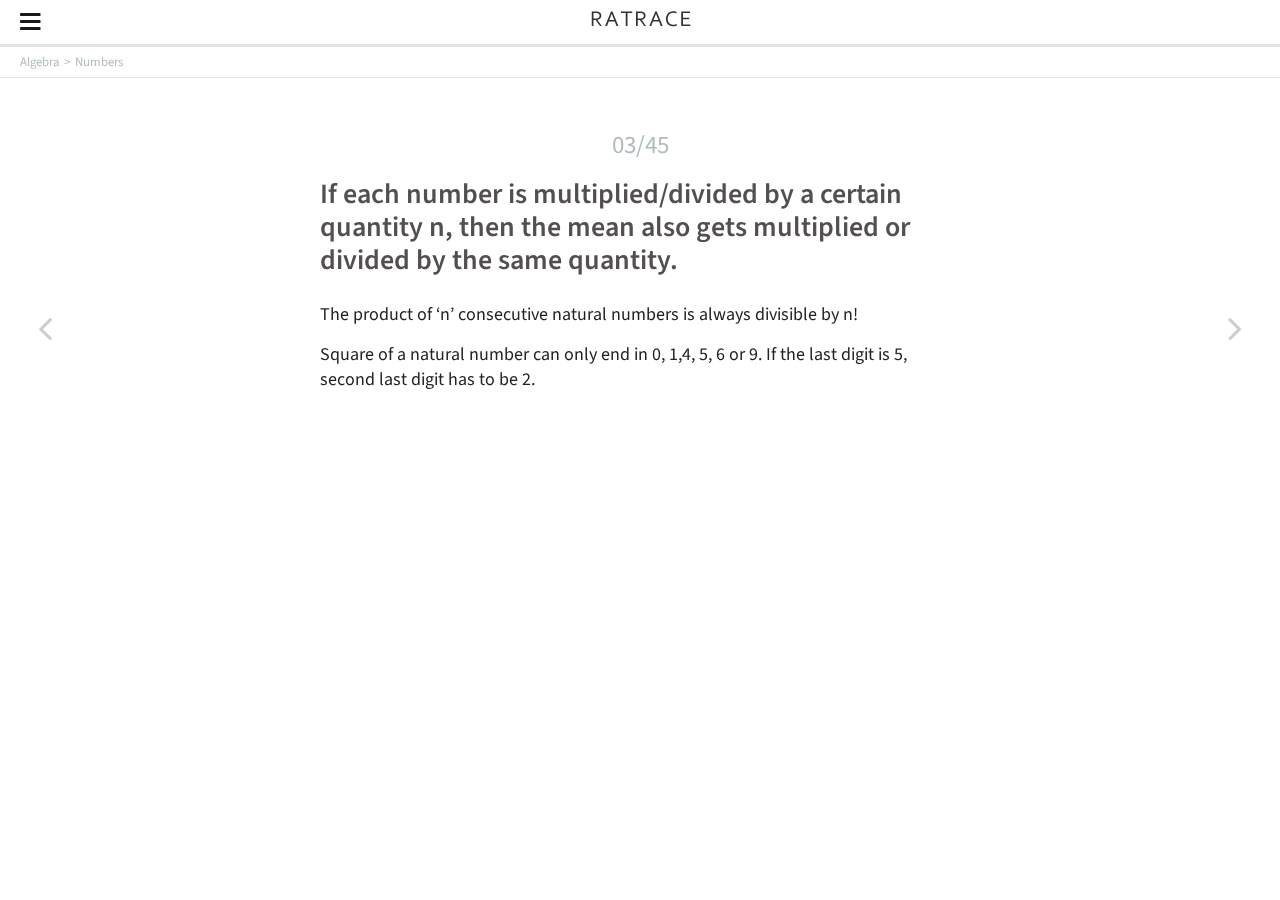
==== commit dfe5b22a: "logo image" ====
--- a/index.html
+++ b/index.html
@@ -51,7 +51,7 @@
 	  	<div class="header-wrapper row">
 	  		<div class="small-3 large-3 columns menu-btn"><!--subject menu--><i class="fa fa-bars"></i></div>
 	  		<div class="logo small-6 large-6 columns"><!--logo-->
-			<span>RATRACE</span>		
+			<img src="img/logo.png"/>		
 	  		</div>
 	  		<div class="small-3 large-3 columns"><!--nav--></div>
 	  	</div>
--- a/stylesheets/app.css
+++ b/stylesheets/app.css
@@ -2690,7 +2690,7 @@
 */
 /* line 64, ../scss/app.scss */
 .header-wrapper {
-  border-bottom: 3px solid rgba(177, 187, 191, 0.2);
+  border-bottom: 3px solid rgba(177, 187, 191, 0.4);
 }
 
 /* line 68, ../scss/app.scss */
@@ -2707,7 +2707,7 @@
   letter-spacing: 7px;
 }
 
-/* line 81, ../scss/app.scss */
+/* line 79, ../scss/app.scss */
 .page-wrapper {
   position: relative;
   outline: 0;
@@ -2715,15 +2715,14 @@
   min-height: 500px;
 }
 
-/* line 87, ../scss/app.scss */
+/* line 85, ../scss/app.scss */
 .content-wrapper {
-  max-width: 50%;
+  width: 50%;
   margin: 0 auto;
   padding: 50px 0;
-  height: 100%;
-}
-
-/* line 93, ../scss/app.scss */
+}
+
+/* line 92, ../scss/app.scss */
 .content-wrapper p {
   font-weight: 400;
   font-size: 18px;
@@ -2731,7 +2730,7 @@
   margin: 0px 0px 15px 0px;
 }
 
-/* line 99, ../scss/app.scss */
+/* line 98, ../scss/app.scss */
 .content-wrapper h4 {
   margin-bottom: 25px;
   font-weight: 600;
@@ -2741,7 +2740,7 @@
   color: #544f4f;
 }
 
-/* line 107, ../scss/app.scss */
+/* line 106, ../scss/app.scss */
 .content-wrapper h6 {
   font-size: 25px;
   font-weight: 400;
@@ -2751,32 +2750,32 @@
   margin: 0px 0px 15px 0px;
 }
 
-/* line 117, ../scss/app.scss */
+/* line 116, ../scss/app.scss */
 .breadcrumb_container {
   padding: 5px 20px;
-  border-bottom: 1px solid rgba(177, 187, 191, 0.2);
+  border-bottom: 1px solid rgba(177, 187, 191, 0.4);
   color: #b1bbbf;
 }
 
-/* line 122, ../scss/app.scss */
+/* line 121, ../scss/app.scss */
 .breadcrumb {
   margin: 0;
   padding: 0;
 }
 
-/* line 126, ../scss/app.scss */
+/* line 125, ../scss/app.scss */
 .breadcrumb p {
   margin: 0;
   padding: 0;
   font-size: .8em;
 }
 
-/* line 131, ../scss/app.scss */
+/* line 130, ../scss/app.scss */
 .breadcrumb span {
   margin: 0 5px;
 }
 
-/* line 140, ../scss/app.scss */
+/* line 139, ../scss/app.scss */
 .navigation {
   position: absolute;
   top: 0;
@@ -2796,24 +2795,30 @@
   flex-direction: column;
 }
 
-/* line 163, ../scss/app.scss */
+/* line 162, ../scss/app.scss */
 .navigation:hover {
   text-decoration: none;
   color: rgba(0, 0, 0, 0.6);
 }
 
-/* line 169, ../scss/app.scss */
+/* line 168, ../scss/app.scss */
 .navigation.navigation-next {
   right: 0;
 }
 
-/* line 174, ../scss/app.scss */
+/* line 173, ../scss/app.scss */
 .navigation.navigation-prev {
   left: 0;
 }
 
-@media (max-width: 1024px) {
+/*----media queries -----*/
+@media screen and (max-width: 1024px) {
   /* line 180, ../scss/app.scss */
+  .content-wrapper {
+    width: 65%;
+  }
+
+  /* line 185, ../scss/app.scss */
   .navigation {
     position: static;
     top: auto;
@@ -2823,4 +2828,53 @@
     float: left;
   }
 }
-/*----navigation ends-----*/
+@media screen and (max-width: 768px) {
+  /* line 196, ../scss/app.scss */
+  .content-wrapper {
+    width: 85%;
+  }
+
+  /* line 199, ../scss/app.scss */
+  .content-wrapper h6 {
+    font-size: 20px;
+  }
+}
+@media screen and (max-width: 480px) {
+  /* line 205, ../scss/app.scss */
+  .content-wrapper {
+    width: 90%;
+    padding: 30px 0;
+  }
+
+  /* line 209, ../scss/app.scss */
+  .content-wrapper p {
+    font-size: 18px;
+    line-height: 23px;
+  }
+
+  /* line 213, ../scss/app.scss */
+  .content-wrapper h4 {
+    font-size: 22px;
+    line-height: 25px;
+  }
+
+  /* line 217, ../scss/app.scss */
+  .content-wrapper h6 {
+    font-size: 17px;
+    line-height: 25px;
+    margin-bottom: 15px;
+  }
+}
+@media screen and (max-width: 320px) {
+  /* line 226, ../scss/app.scss */
+  .content-wrapper {
+    width: 90%;
+    padding: 15px 0;
+  }
+
+  /* line 231, ../scss/app.scss */
+  .content-wrapper p {
+    font-size: 16px;
+    line-height: 20px;
+  }
+}
--- a/stylesheets/pushy.css
+++ b/stylesheets/pushy.css
@@ -12,8 +12,8 @@
     top: 0;
     z-index: 9999;
     background: #FFF;
-    border-right: 1px solid rgba(177, 187, 191, .5);
-   /* -webkit-box-shadow: inset -10px 0 6px -9px rgba(177, 187, 191, .8);
+  /*border-right: 1px solid rgba(177, 187, 191, .5);
+    -webkit-box-shadow: inset -10px 0 6px -9px rgba(177, 187, 191, .8);
     /*  -moz-box-shadow: inset -10px 0 6px -9px rgba(0, 0, 0, .7);
     box-shadow: inset -10px 0 6px -9px rgba(0, 0, 0, .7); */
     overflow: auto;
@@ -30,7 +30,7 @@
     display: block;
     color: rgba(84, 79, 79, 1);
     padding: 7px 15px;
-    border-bottom: 1px solid rgba(177, 187, 191, .1);
+    border-bottom: 1px solid rgba(177, 187, 191, .4);
     text-decoration: none;
 }
 
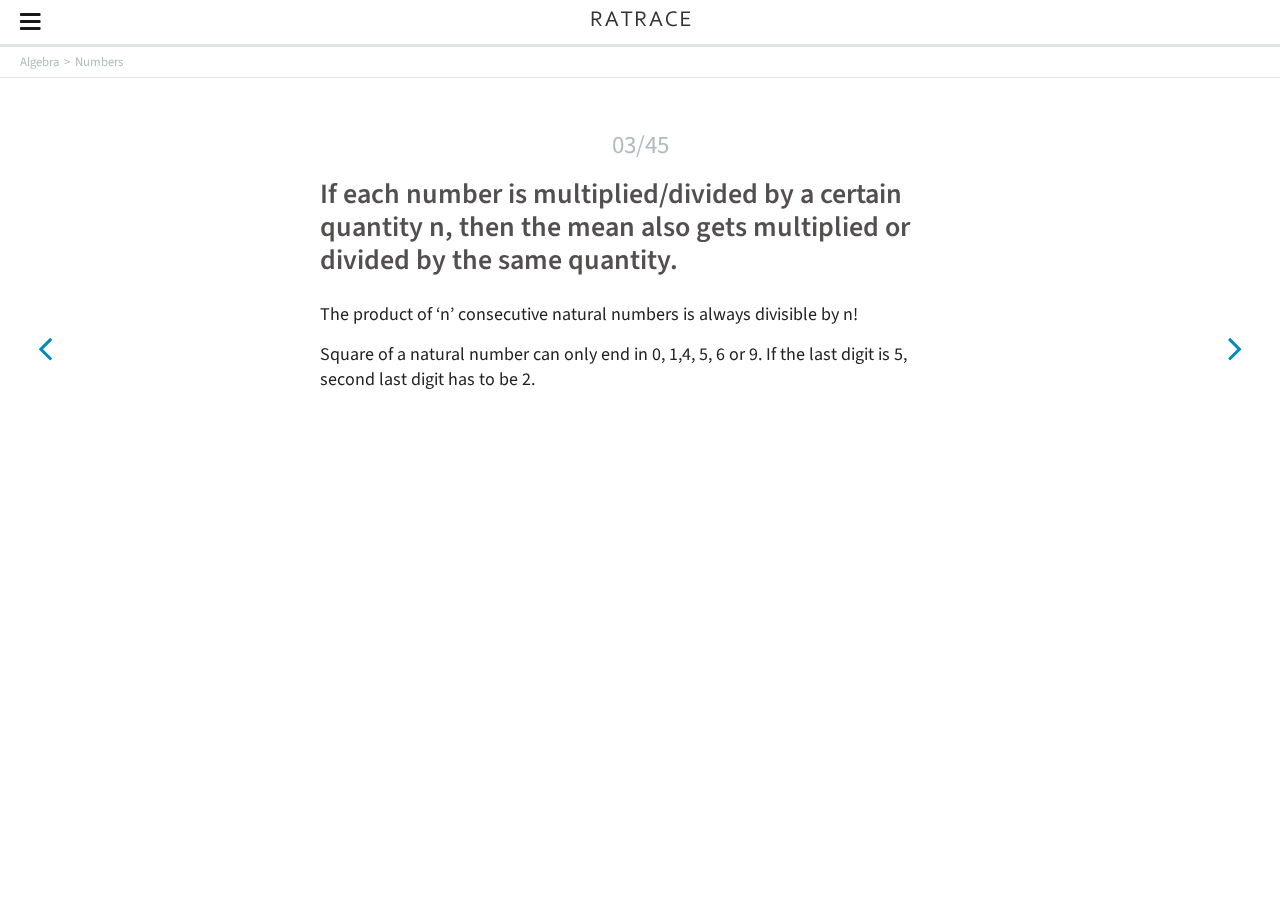
==== commit 16bd451b: "vertical centering of next/prev nav" ====
--- a/index.html
+++ b/index.html
@@ -15,7 +15,8 @@
     <script src="js/app.js"></script>
     <script src="js/pushy.js"></script>
     <script src="js/jquery.easydropdown.min.js"></script>
-    
+    <script src="js/mousetrap.min.js"></script>
+    <script src="js/jquery.touchSwipe.min.js"></script>
 </head>
 <body>
 	
@@ -74,14 +75,38 @@
 	  			<p>The product of ‘n’ consecutive natural numbers is always divisible by n!</p>
 	  			<p>Square of a natural number can only end in 0, 1,4, 5, 6 or 9. If the last digit is 5, second last digit has to be 2.</p>
 	  		</div>
-	  		<a href="#" class="navigation navigation-prev"><i class="fa fa-angle-left"></i></a>
-	  		<a href="#" class="navigation navigation-next"><i class="fa fa-angle-right"></i></a>
+	  		<div class="navigation_container navigation-prev"><a href="#" class="navigation "><i class="fa fa-angle-left"></i></a></div>
+	  		<div class="navigation_container navigation-next"><a href="#" class="navigation "><i class="fa fa-angle-right"></i></a></div>
 	   	</div>
 	  </section>
 
 
 	  <footer></footer>
 	</div><!--wrapper ends-->
+
+
+<script >
+//keyboard shortcuts for next and prev
+Mousetrap.bind('right', function() { window.location.href = "http://stackoverflow.com";});
+Mousetrap.bind('left', function() { window.location.href = "http://google.com"; });
+
+//swipe function for touch devices
+$(function() {
+        //Enable swiping...
+        $(".content-wrapper").swipe({
+            //Generic swipe handler for all directions
+            swipeLeft: function(event, direction, distance, duration, fingerCount) {
+                window.location.href = "http://stackoverflow.com";
+            },
+            swipeRight: function(event, direction, distance, duration, fingerCount) {
+                window.location.href = "http://google.com";
+            },
+            threshold: 0
+        });
+    });
+
+</script>
+
 </body>
 
 </html>
--- a/stylesheets/app.css
+++ b/stylesheets/app.css
@@ -2776,7 +2776,7 @@
 }
 
 /* line 139, ../scss/app.scss */
-.navigation {
+.navigation_container {
   position: absolute;
   top: 0;
   bottom: 0;
@@ -2788,38 +2788,47 @@
   -webkit-transition: all 350ms ease;
   transition: all 350ms ease;
   font-size: 40px;
-  /* flex dooesnt work on old IE, firefox , use Js to vertical align icons*/
-  display: flex;
-  justify-content: center;
-  align-content: center;
-  flex-direction: column;
-}
-
-/* line 162, ../scss/app.scss */
+  /* flex dooesnt work on old IE, firefox , use Js to vertical align icons
+  display:flex;
+  justify-content:center;  
+  align-content:center;
+  flex-direction:column;*/
+}
+
+/* line 157, ../scss/app.scss */
+.navigation {
+  position: relative;
+  top: 50%;
+  transform: translateY(-50%);
+  -webkit-transform: translateY(-50%);
+  -ms-transform: translateY(-50%);
+}
+
+/* line 166, ../scss/app.scss */
 .navigation:hover {
   text-decoration: none;
   color: rgba(0, 0, 0, 0.6);
 }
 
-/* line 168, ../scss/app.scss */
-.navigation.navigation-next {
+/* line 172, ../scss/app.scss */
+.navigation-next {
   right: 0;
 }
 
-/* line 173, ../scss/app.scss */
-.navigation.navigation-prev {
+/* line 178, ../scss/app.scss */
+.navigation-prev {
   left: 0;
 }
 
 /*----media queries -----*/
 @media screen and (max-width: 1024px) {
-  /* line 180, ../scss/app.scss */
+  /* line 186, ../scss/app.scss */
   .content-wrapper {
     width: 65%;
   }
 
-  /* line 185, ../scss/app.scss */
-  .navigation {
+  /* line 191, ../scss/app.scss */
+  .navigation_container {
     position: static;
     top: auto;
     max-width: 50%;
@@ -2829,36 +2838,36 @@
   }
 }
 @media screen and (max-width: 768px) {
-  /* line 196, ../scss/app.scss */
+  /* line 202, ../scss/app.scss */
   .content-wrapper {
     width: 85%;
   }
 
-  /* line 199, ../scss/app.scss */
+  /* line 205, ../scss/app.scss */
   .content-wrapper h6 {
     font-size: 20px;
   }
 }
 @media screen and (max-width: 480px) {
-  /* line 205, ../scss/app.scss */
+  /* line 211, ../scss/app.scss */
   .content-wrapper {
     width: 90%;
     padding: 30px 0;
   }
 
-  /* line 209, ../scss/app.scss */
+  /* line 215, ../scss/app.scss */
   .content-wrapper p {
     font-size: 18px;
     line-height: 23px;
   }
 
-  /* line 213, ../scss/app.scss */
+  /* line 219, ../scss/app.scss */
   .content-wrapper h4 {
     font-size: 22px;
     line-height: 25px;
   }
 
-  /* line 217, ../scss/app.scss */
+  /* line 223, ../scss/app.scss */
   .content-wrapper h6 {
     font-size: 17px;
     line-height: 25px;
@@ -2866,13 +2875,13 @@
   }
 }
 @media screen and (max-width: 320px) {
-  /* line 226, ../scss/app.scss */
+  /* line 232, ../scss/app.scss */
   .content-wrapper {
     width: 90%;
     padding: 15px 0;
   }
 
-  /* line 231, ../scss/app.scss */
+  /* line 237, ../scss/app.scss */
   .content-wrapper p {
     font-size: 16px;
     line-height: 20px;
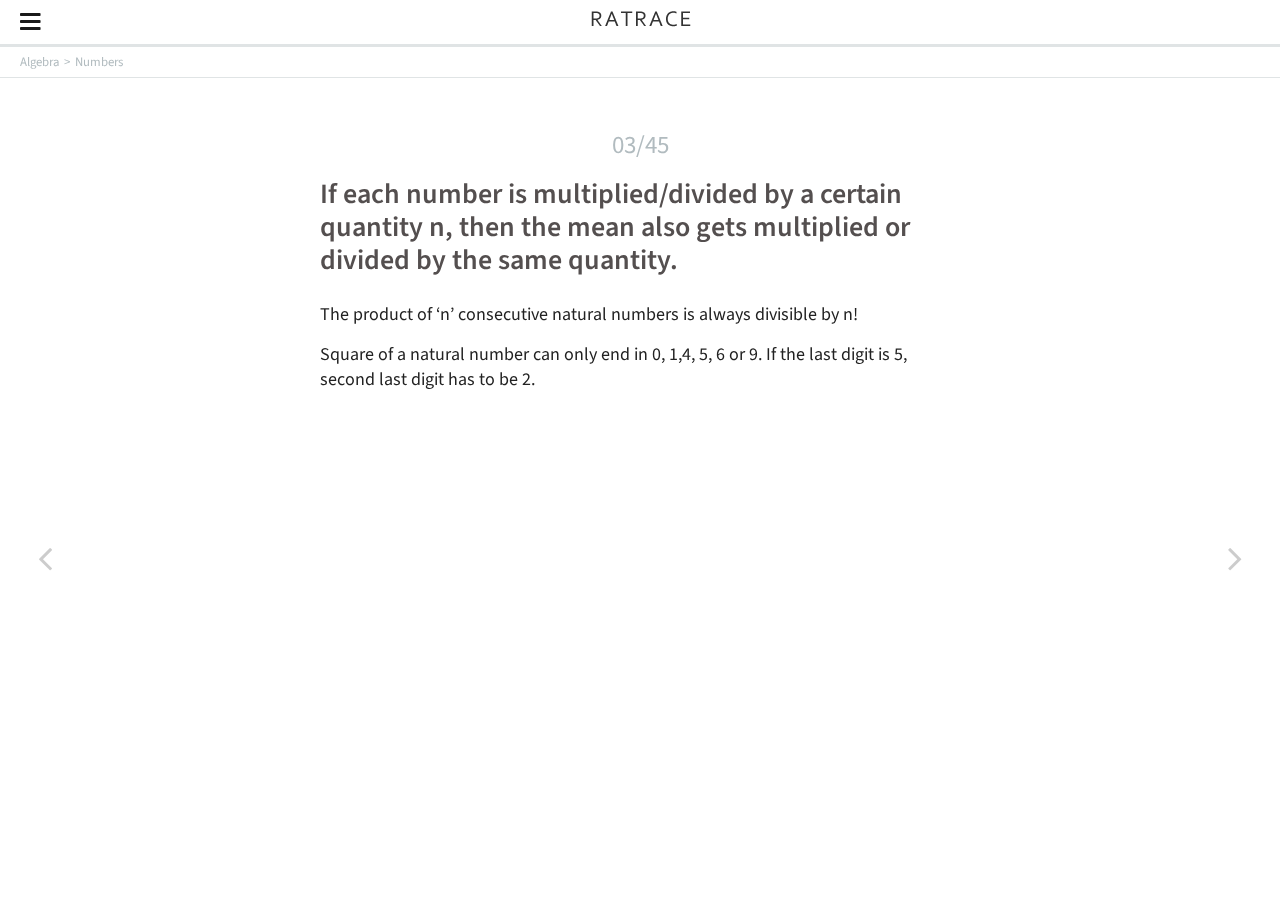
==== commit cb4f52ab: "vertical centering" ====
--- a/index.html
+++ b/index.html
@@ -75,8 +75,8 @@
 	  			<p>The product of ‘n’ consecutive natural numbers is always divisible by n!</p>
 	  			<p>Square of a natural number can only end in 0, 1,4, 5, 6 or 9. If the last digit is 5, second last digit has to be 2.</p>
 	  		</div>
-	  		<div class="navigation_container navigation-prev"><a href="#" class="navigation "><i class="fa fa-angle-left"></i></a></div>
-	  		<div class="navigation_container navigation-next"><a href="#" class="navigation "><i class="fa fa-angle-right"></i></a></div>
+	  		<a href="#" class="navigation navigation-prev"><i class="nav_icon fa fa-angle-left"></i></a>
+	  		<a href="#" class="navigation navigation-next"><i class="nav_icon fa fa-angle-right"></i></a>
 	   	</div>
 	  </section>
 
--- a/stylesheets/app.css
+++ b/stylesheets/app.css
@@ -2776,7 +2776,7 @@
 }
 
 /* line 139, ../scss/app.scss */
-.navigation_container {
+.navigation {
   position: absolute;
   top: 0;
   bottom: 0;
@@ -2788,15 +2788,15 @@
   -webkit-transition: all 350ms ease;
   transition: all 350ms ease;
   font-size: 40px;
-  /* flex dooesnt work on old IE, firefox , use Js to vertical align icons
-  display:flex;
-  justify-content:center;  
-  align-content:center;
-  flex-direction:column;*/
+  /* flex dooesnt work on old IE, firefox , use Js to vertical align icons*/
+  display: flex;
+  justify-content: center;
+  align-content: center;
+  flex-direction: column;
 }
 
 /* line 157, ../scss/app.scss */
-.navigation {
+.nav_icon {
   position: relative;
   top: 50%;
   transform: translateY(-50%);
@@ -2828,7 +2828,7 @@
   }
 
   /* line 191, ../scss/app.scss */
-  .navigation_container {
+  .navigation {
     position: static;
     top: auto;
     max-width: 50%;
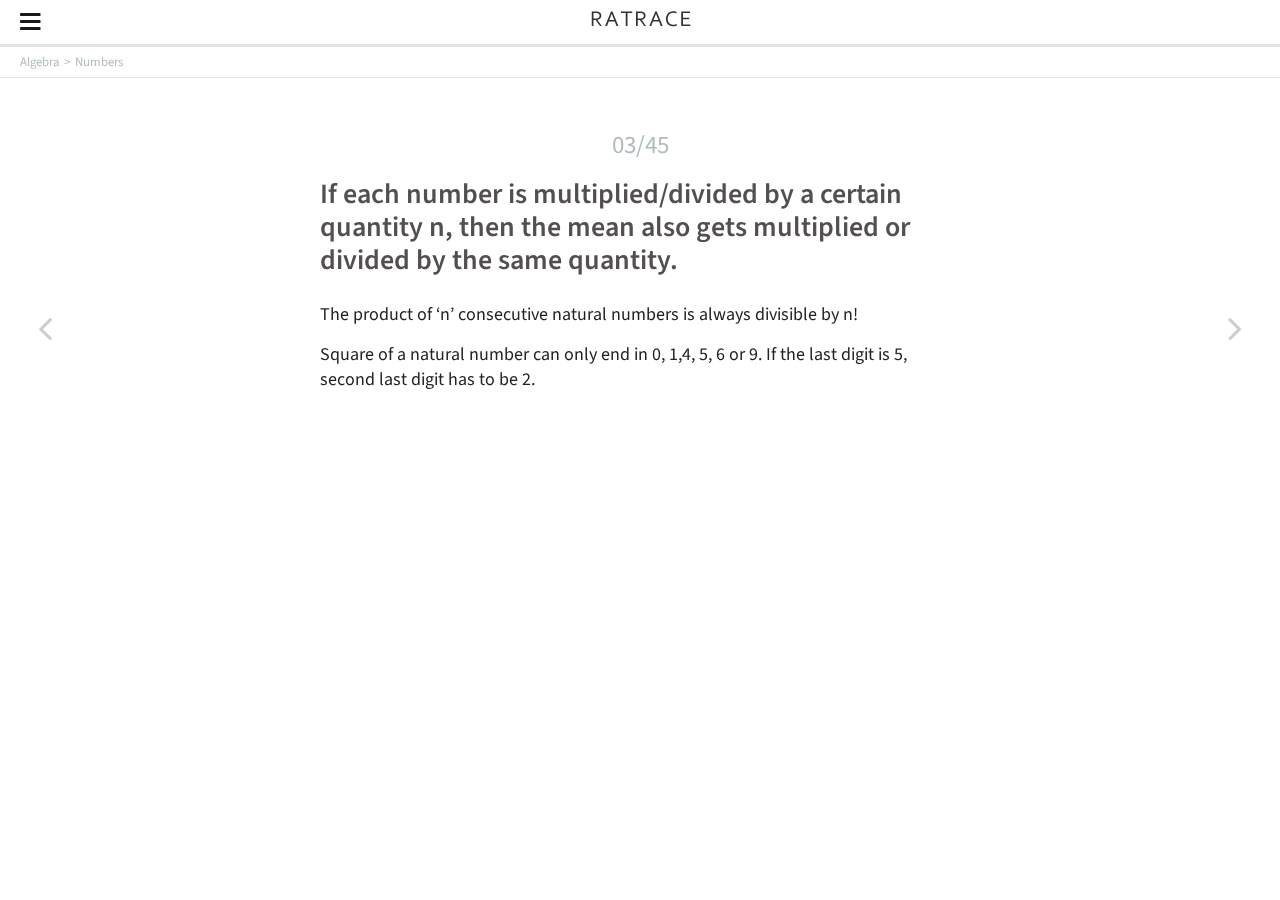
==== commit 0827ed62: "Swipe and keyboard shortcuts" ====
--- a/index.html
+++ b/index.html
@@ -75,8 +75,8 @@
 	  			<p>The product of ‘n’ consecutive natural numbers is always divisible by n!</p>
 	  			<p>Square of a natural number can only end in 0, 1,4, 5, 6 or 9. If the last digit is 5, second last digit has to be 2.</p>
 	  		</div>
-	  		<a href="#" class="navigation navigation-prev"><i class="nav_icon fa fa-angle-left"></i></a>
-	  		<a href="#" class="navigation navigation-next"><i class="nav_icon fa fa-angle-right"></i></a>
+	  		<a href="#" class="navigation navigation-prev"><i class="fa fa-angle-left"></i></a>
+	  		<a href="#" class="navigation navigation-next"><i class="fa fa-angle-right"></i></a>
 	   	</div>
 	  </section>
 
--- a/stylesheets/app.css
+++ b/stylesheets/app.css
@@ -2795,39 +2795,30 @@
   flex-direction: column;
 }
 
-/* line 157, ../scss/app.scss */
-.nav_icon {
-  position: relative;
-  top: 50%;
-  transform: translateY(-50%);
-  -webkit-transform: translateY(-50%);
-  -ms-transform: translateY(-50%);
-}
-
-/* line 166, ../scss/app.scss */
+/* line 162, ../scss/app.scss */
 .navigation:hover {
   text-decoration: none;
   color: rgba(0, 0, 0, 0.6);
 }
 
-/* line 172, ../scss/app.scss */
-.navigation-next {
+/* line 168, ../scss/app.scss */
+.navigation.navigation-next {
   right: 0;
 }
 
-/* line 178, ../scss/app.scss */
-.navigation-prev {
+/* line 173, ../scss/app.scss */
+.navigation.navigation-prev {
   left: 0;
 }
 
 /*----media queries -----*/
 @media screen and (max-width: 1024px) {
-  /* line 186, ../scss/app.scss */
+  /* line 180, ../scss/app.scss */
   .content-wrapper {
     width: 65%;
   }
 
-  /* line 191, ../scss/app.scss */
+  /* line 185, ../scss/app.scss */
   .navigation {
     position: static;
     top: auto;
@@ -2838,36 +2829,36 @@
   }
 }
 @media screen and (max-width: 768px) {
-  /* line 202, ../scss/app.scss */
+  /* line 196, ../scss/app.scss */
   .content-wrapper {
     width: 85%;
   }
 
-  /* line 205, ../scss/app.scss */
+  /* line 199, ../scss/app.scss */
   .content-wrapper h6 {
     font-size: 20px;
   }
 }
 @media screen and (max-width: 480px) {
-  /* line 211, ../scss/app.scss */
+  /* line 205, ../scss/app.scss */
   .content-wrapper {
     width: 90%;
     padding: 30px 0;
   }
 
-  /* line 215, ../scss/app.scss */
+  /* line 209, ../scss/app.scss */
   .content-wrapper p {
     font-size: 18px;
     line-height: 23px;
   }
 
-  /* line 219, ../scss/app.scss */
+  /* line 213, ../scss/app.scss */
   .content-wrapper h4 {
     font-size: 22px;
     line-height: 25px;
   }
 
-  /* line 223, ../scss/app.scss */
+  /* line 217, ../scss/app.scss */
   .content-wrapper h6 {
     font-size: 17px;
     line-height: 25px;
@@ -2875,13 +2866,13 @@
   }
 }
 @media screen and (max-width: 320px) {
-  /* line 232, ../scss/app.scss */
+  /* line 226, ../scss/app.scss */
   .content-wrapper {
     width: 90%;
     padding: 15px 0;
   }
 
-  /* line 237, ../scss/app.scss */
+  /* line 231, ../scss/app.scss */
   .content-wrapper p {
     font-size: 16px;
     line-height: 20px;
